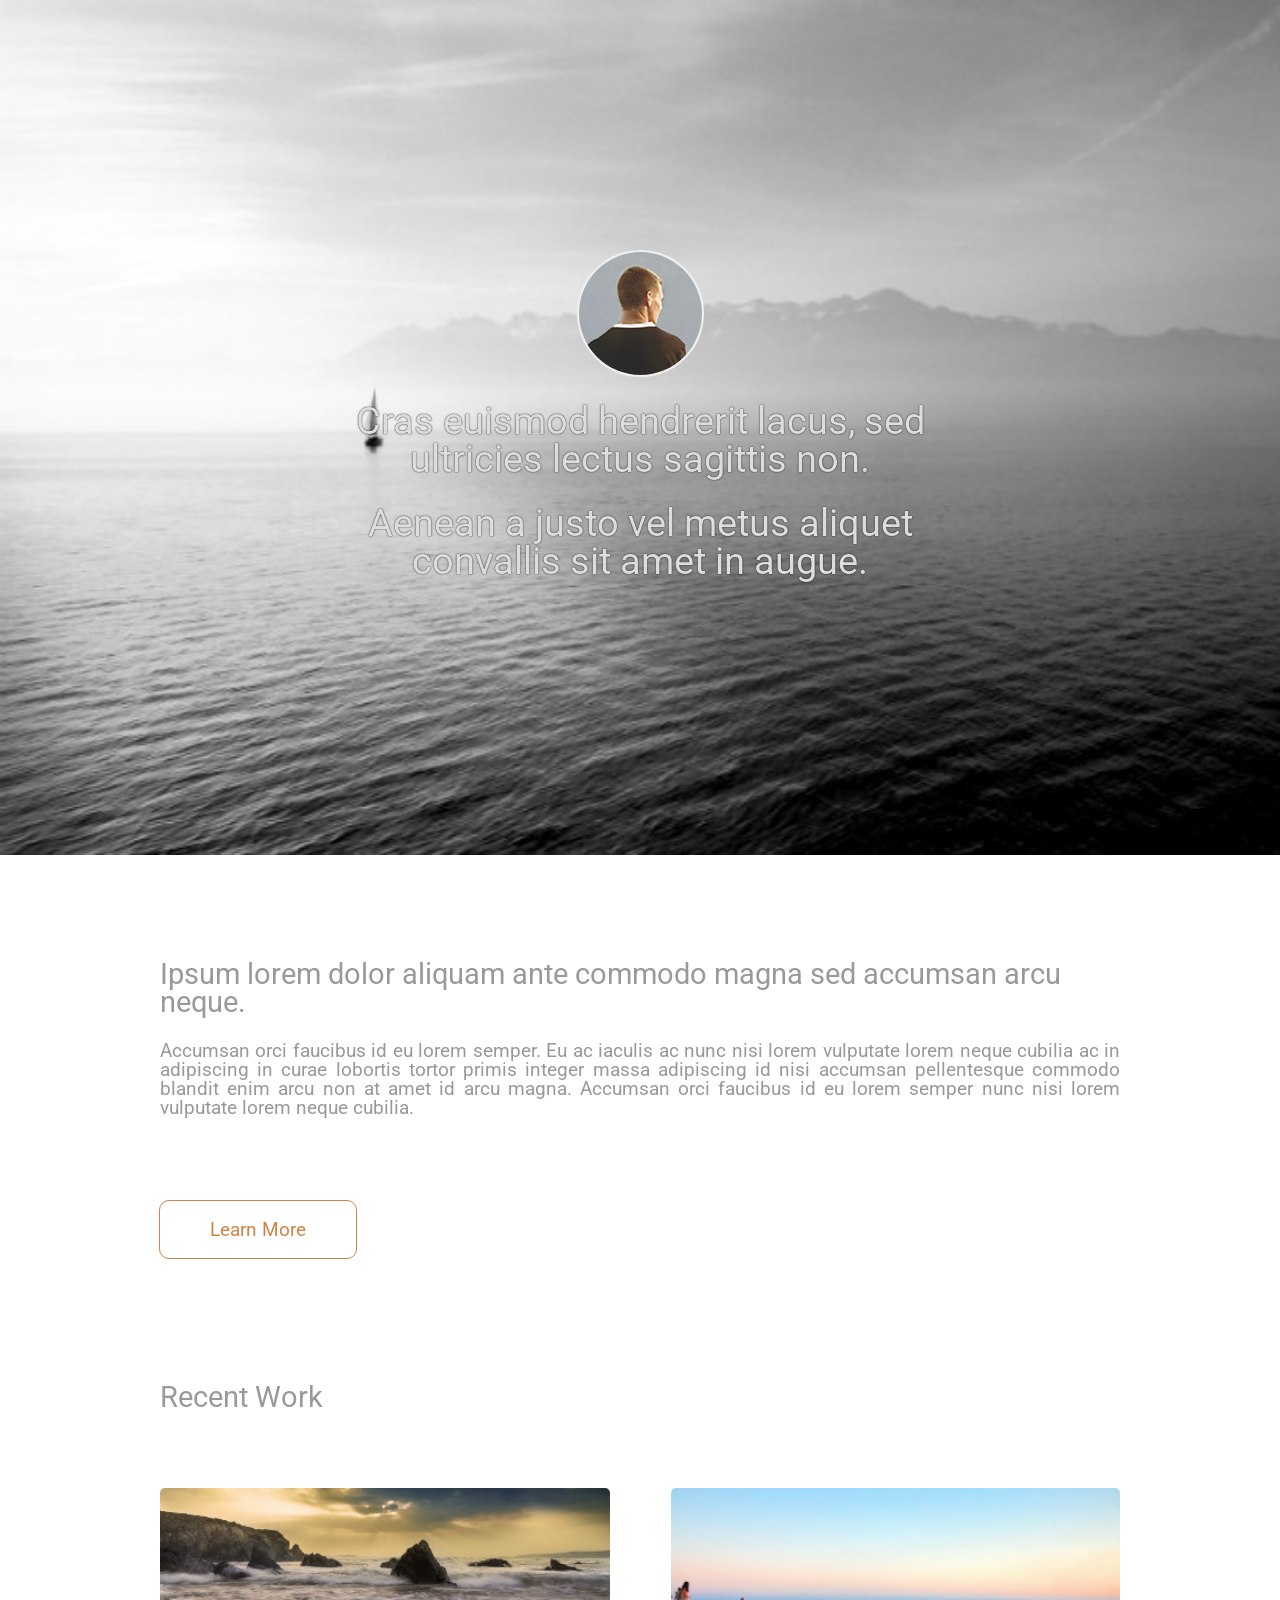
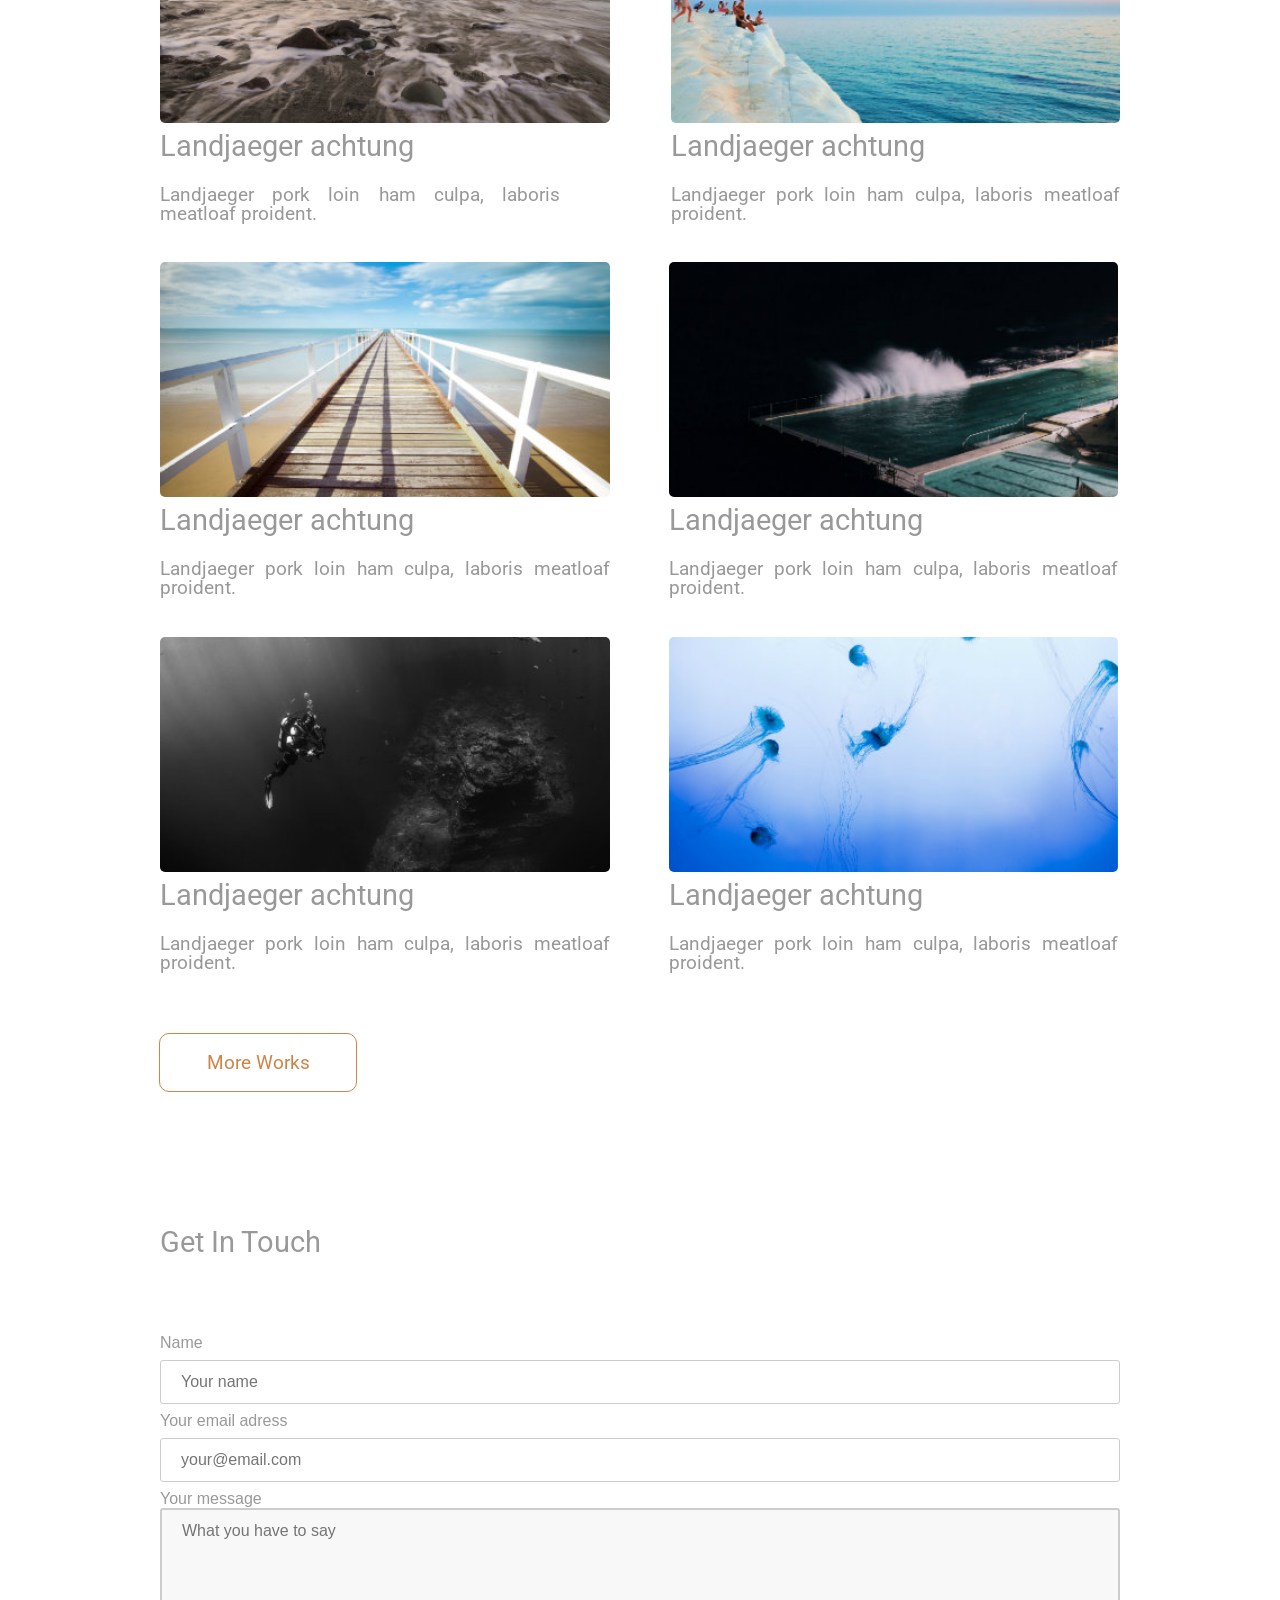
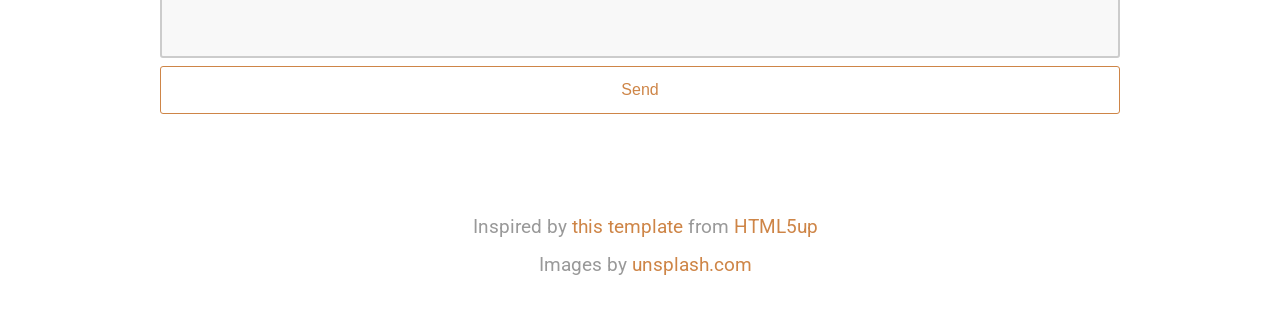
==== index.html @ 1c7cbfe0 "Batch update" ====
<!doctype html><html lang=""><head>
    <title>Stratup template - Home</title>
    <meta charset="UTF-8">
    <meta name="generator" content="Silex v2.2.14">
    <!-- leave this for stats -->
    <script src="js/jquery.js"></script>
    

    
    <script src="js/front-end.js"></script>
    <!-- Normalize -->
    <link href="css/normalize.css" rel="stylesheet">
    <!-- Silex style -->
    <link href="css/front-end.css" rel="stylesheet">
    
    
    









    


    
<link href="https://fonts.googleapis.com/css?family=Roboto" rel="stylesheet" class="silex-custom-font"><meta name="viewport" content="width=device-width, initial-scale=1"><script src="js/script.js"></script><link href="css/styles.css" rel="stylesheet"><link rel="stylesheet" href="fancybox/source/jquery.fancybox.css?v=2.1.5" type="text/css" media="screen">
<script src="fancybox/source/jquery.fancybox.pack.js?v=2.1.5"></script>
<style>body { opacity: 0; transition: .25s opacity ease; }</style></head>


<body class="all-style enable-mobile prevent-resizable prevent-selectable editable-style body-initial silex-runtime silex-published" data-current-page="page-home"><section class="container-element editable-style silex-id-1541607542031-10 section-element prevent-resizable"><div class="editable-style silex-id-1541607542028-9 container-element silex-element-content website-width hero"><div class="editable-style image-element silex-id-1432759239575-24 avatar">
            <img class="" src="assets/avatar.jpg" alt="avatar">
        </div><div class="editable-style text-element silex-id-1432759240091-29 text-shadow">
            <div class="silex-element-content normal"><h1>Cras euismod hendrerit lacus, sed ultricies lectus sagittis non. </h1><h1>Aenean a justo vel metus aliquet convallis sit amet in augue. </h1></div>
        </div></div></section><section class="container-element editable-style silex-id-1541607497060-8 section-element prevent-resizable"><div class="editable-style silex-id-1541607497057-7 container-element silex-element-content website-width"><div class="editable-style text-element silex-id-1432759239878-27">
                <div class="silex-element-content normal">
                    <h2>Ipsum lorem dolor aliquam ante commodo magna sed accumsan arcu neque.</h2>
                    Accumsan orci faucibus id eu lorem semper. Eu ac iaculis ac nunc nisi lorem vulputate lorem neque cubilia ac in adipiscing in curae lobortis tortor primis integer massa adipiscing id nisi accumsan pellentesque commodo blandit enim
                        arcu non at amet id arcu magna. Accumsan orci faucibus id eu lorem semper nunc nisi lorem vulputate lorem neque cubilia.
                    
                        <br>
                    
                </div>
            </div><div class="editable-style text-element silex-id-1594642865322-2 style-button-text-box"><div class="silex-element-content normal"><a href="./" class="page-link-active">
                        </a><p><a href="./" class="page-link-active">Learn More
                    </a></p></div></div></div></section>

    




    













    







<section class="container-element editable-style silex-id-1541607292783-6 section-element prevent-resizable"><div class="editable-style silex-id-1541607292780-5 container-element silex-element-content website-width"><div class="editable-style text-element silex-id-1432759239070-19">
                <div class="silex-element-content normal">
                    <h2>Recent Work</h2>
                </div>
            </div><div class="editable-style container-element silex-id-1432759238970-18 pic button">


                <a class="editable-style container-element fancybox silex-id-1432759238867-17" href="assets/deck-big.jpeg">
                </a>

                <div class="editable-style text-element full-width silex-id-1432759238765-16">
                    <div class="silex-element-content normal">
                        <p></p>
                        <h2>Landjaeger achtung
                        </h2>
                        <p></p>
                        <p>Landjaeger pork loin ham culpa, laboris meatloaf proident.&nbsp;
                        </p>
                    </div>
                </div>
            </div><div class="editable-style container-element silex-id-1432759238664-15 pic button">


                <a class="editable-style container-element fancybox silex-id-1432759238561-14" title="Lorem ipsum caption" href="assets/swimingpool-big.jpeg">
                </a>

                <div class="editable-style text-element full-width silex-id-1432759238460-13">
                    <div class="silex-element-content normal">
                        <p></p>
                        <h2>Landjaeger achtung
                        </h2>
                        <p></p>
                        <p>Landjaeger pork loin ham culpa, laboris meatloaf proident.&nbsp;
                        </p>
                    </div>
                </div>

            </div><div class="editable-style container-element silex-id-1432759238358-12 pic button">


                <a class="editable-style container-element silex-id-1432759238256-11 fancybox" title="The caption of this picture" href="assets/see2-big.jpeg">
                </a>

                <div class="editable-style text-element full-width silex-id-1432759238155-10">
                    <div class="silex-element-content normal">
                        <p></p>
                        <h2>Landjaeger achtung
                        </h2>
                        <p></p>
                        <p>Landjaeger pork loin ham culpa, laboris meatloaf proident.&nbsp;
                        </p>
                    </div>
                </div>
            </div><div class="editable-style container-element silex-id-1432759238054-9 pic button">


                <a class="editable-style container-element fancybox silex-id-1432759237951-8" title="The caption is set in the &quot;title and tooltip&quot; property in Silex" href="assets/sea3-big.jpeg">
                </a>

                <div class="editable-style text-element full-width silex-id-1432759237849-7">
                    <div class="silex-element-content normal">
                        <p></p>
                        <h2>Landjaeger achtung
                        </h2>
                        <p></p>
                        <p>Landjaeger pork loin ham culpa, laboris meatloaf proident.&nbsp;
                        </p>
                    </div>
                </div>
            </div><div class="editable-style container-element silex-id-1432759237748-6 pic button">


                <a class="editable-style container-element fancybox silex-id-1432759237642-5" href="assets/subsea-big.jpeg">
                </a>

                <div class="editable-style text-element full-width silex-id-1432759237541-4">
                    <div class="silex-element-content normal">
                        <p></p>
                        <h2>Landjaeger achtung
                        </h2>
                        <p></p>
                        <p>Landjaeger pork loin ham culpa, laboris meatloaf proident.&nbsp;
                        </p>
                    </div>
                </div>
            </div><div class="editable-style container-element silex-id-1432759237440-3 pic button">


                <a class="editable-style container-element fancybox silex-id-1432759237339-2" href="assets/medusa-big.jpeg">
                </a>

                <div class="editable-style text-element full-width silex-id-1432759237239-1">
                    <div class="silex-element-content normal">
                        <p></p>
                        <h2>Landjaeger achtung
                        </h2>
                        <p></p>
                        <p>Landjaeger pork loin ham culpa, laboris meatloaf proident.&nbsp;
                        </p>
                    </div>
                </div>
            </div><div class="editable-style text-element silex-id-1594643014559-3 style-button-text-box page-home paged-element paged-element-visible"><div class="silex-element-content normal"><a href="./" class="page-link-active">
                        </a><p><a href="./" class="page-link-active">More Works<br></a></p></div></div></div></section><section class="container-element editable-style silex-id-1541607106753-3 section-element prevent-resizable"><div class="editable-style silex-id-1541607106751-2 container-element silex-element-content website-width"><div class="editable-style text-element silex-id-1432761834390-33 page-home paged-element paged-element-visible">
            <div class="silex-element-content normal">
                <h2>Get In Touch<br></h2>
            </div>
        </div><div class="editable-style silex-id-1541607116447-4 html-element silex-component silex-component-form silex-use-height-not-minheight"><div class="silex-element-content"><form id="id_1736777301001_20" action="https://formspree.io/your@email.com" method="POST">
  
  <div>
    <label for="field1">Name</label>
    <input type="text" required="" id="field1" name="field1" placeholder="Your name">
  </div>
  
  
  <div>
    <label for="field2">Your email adress</label>
    <input type="text" required="" id="field2" name="field2" placeholder="your@email.com">
  </div>
  
  
  <div class="fill-vertical">
    <label for="field3">Your message</label>
    <textarea required="" id="field3" name="field3" placeholder="What you have to say"></textarea>
  </div>
  
  <input type="submit" value="Send">
</form>


</div></div></div></section><footer class="container-element editable-style silex-id-1541607078776-1 section-element prevent-resizable"><div class="editable-style silex-id-1541607078769-0 container-element silex-element-content website-width"><div class="editable-style text-element silex-id-1432759239473-23 text-style-2 centered-text">
            <div class="silex-element-content normal">
                <p>Inspired by <a href="//html5up.net/strata">this template</a> from <a href="//html5up.net/">HTML5up</a>
                
                <br></p><p>Images by <a href="https://unsplash.com/">unsplash.com</a></p>
            </div>
        </div></div></footer></body></html>
---- css/front-end.css ----
/**
 * This file holds the styles of websites while editing
 */

body {
  min-height: 100vh;
  min-width: 98vw; /* remove approx size of vertical scroll bar */
}

/* prevent-auto-z-index is to let the components handle their z-index */
.section-element > .silex-element-content > *:not(.prevent-auto-z-index):not(.fixed) {
  /* put the elements of a section on top of sections bellow */
  z-index: 10;
}
/* workaround a bug of the 2.11 version (front end) */
/* sections used to hava margin-top: -1; which can not be edited in the UI */
.editable-style.section-element {
  margin-top: 0;
}
/****************************************************/
.website-width {
  width: 960px;
}
.paged-element-hidden {
  display: none !important;
}
/* resize */
.editable-style.image-element img {
  border-radius: inherit; /* this is to follow the element's radius */
	width: 100%;
	height: 100%;
}
/*
 .image-element > .silex-element-content {
	overflow: hidden;
}
*/
.html-element .silex-element-content {
  /* enable HTML content to have style="min-height: inherit;" */
  /* removed because it makes components buggy, add it to silex if you need to
  position: absolute;
  min-height: inherit;
  width: 100%; /* needed by slideshow components and probably others */
  /*
  height: 100%; /* needed by slideshow kreview and probably others */
}
/* wysihtml text editor styles */
.wysiwyg-float-left {
  float: left;
  margin: 0 8px 8px 0;
}
.wysiwyg-float-right {
  float: right;
  margin: 0 0 8px 8px;
}
/* Remove dots surrounding links in Firefox
    because of normalize.css */
a:focus{ outline: none;}

body .editable-style[data-silex-href] {
  cursor: pointer;
}
body.enable-mobile .editable-style.hide-on-desktop {
  display: none;
}
/* only outside the editor */
/* needs to be more qualified than body.enable-mobile .editable-style:not(.prevent-mobile-style) */
body.silex-runtime.body-initial .fixed {
  position: absolute;
  z-index: 20;
}
/* Mobile styles */
@media (max-width:480px) {
  /* needs to be more qualified than body.enable-mobile .editable-style:not(.prevent-mobile-style) */
  body.silex-runtime.body-initial .fixed {
    /* on mobile (chrome, this is needed to be on top of other content) */
    position: relative;
  }

  /* hide horizontal scroll bar which appears because of residual values in css
  html {
    overflow-x: hidden;
  }
  */
  body {
    position: initial; /* used to be absolute but now only in editor (editable.css), when position is absolute the body has the size of its content */
  }
  /* mobile mode */
  body.enable-mobile .editable-style:not(.prevent-mobile-style),
  body.enable-mobile .background.background-initial {
    position: static;
    top: auto;
    left: auto;
    max-width: 100%;
    min-width: auto; /* this is to remove sections min-width, since section min-width is set to the witdh of its content in Element::setStyle() */
    margin-left: auto;
    margin-right: auto;
  }
  body.enable-mobile .editable-style.section-element {
    padding: 0;
  }
  body.enable-mobile.silex-resizing .editable-style:not(.prevent-mobile-style) {
    max-width: unset; /* while dragging let the user size the elements freely */
  }
  body.enable-mobile .image-element.editable-style:not(.prevent-mobile-style) {
    position: relative;
  }
  body.enable-mobile .editable-style.section-element {
    max-width: 100%; /* section bg should be 100% width because user do not need to grab the side and resize */
    padding: 0;
    margin: 0;
  }
  body.enable-mobile .container-element:not(.paged-element-hidden) {
    display: flex;
    align-items: center;
    justify-content: space-around;
    flex-wrap: wrap;
  }
  /* but still hide paged elements or desktop only elements */
  body.enable-mobile .editable-style.hide-on-mobile {
    display: none;
  }
  body.enable-mobile .editable-style.hide-on-desktop:not(.paged-element-hidden) {
    display: initial;
  }
  body.silex-runtime.enable-mobile .background.background-initial {
    max-width: 100%;
  }
}

/* only outside the editor */
/* needs to be more qualified than body.enable-mobile .editable-style:not(.prevent-mobile-style) */
body.silex-runtime.body-initial .fixed {
  position: absolute;
  z-index: 20;
}
/* Mobile styles */
@media (max-width:480px) {
  /* needs to be more qualified than body.enable-mobile .editable-style:not(.prevent-mobile-style) */
  body.silex-runtime.body-initial .fixed {
    /* on mobile (chrome, this is needed to be on top of other content) */
    position: relative;
  }
}

/**
 * prodotype components
 */
.silex-element-content-full-height .silex-element-content {
  height: 100%;
}
silex-template,
.prodotype-preview {
  display: none;
}
.prodotype-runtime,
.prodotype-runtime-strict {
  display: none;
}
.prodotype-published {
  display: none;
}
body.silex-editor .prodotype-preview {
  display: block;
}
body.silex-runtime .prodotype-runtime,
body.silex-runtime .prodotype-runtime-strict {
  display: block;
}
body.silex-published .prodotype-published {
  display: block;
}
body.silex-publish .prodotype-runtime-strict {
  display: none;
}
.prodotype-force-size {
  position: absolute;
  width: 100%;
  height: 100%;
}
.silex-component-button button {
  width: 100%;
}
/* full-width component*/
div.editable-style.full-width-section {
  min-height: 100px;
}

div.editable-style.full-width-section>.editable-style {
  position: static;
  min-width: 100%;
}

div.editable-style.full-width-section>.editable-style.silex-element-content {
  display: none;
}
---- css/styles.css ----
div.hero {min-height: 95vh;}.text-shadow {text-shadow: 0 0 1.5px black;}.fancybox {cursor: pointer;}
.body-initial {position: static; background-color: rgba(255,255,255,1);}.silex-id-1541607542031-10 {background-color: rgba(162,162,162,1); min-width: 960px; background-image: url(../assets/see1.jpeg); background-size: cover; position: static; margin-top: -1px;}.silex-id-1541607542028-9 {min-height: 910px; position: relative; margin-left: auto; margin-right: auto; display: flex; align-items: center; justify-content: center; flex-direction: column;}.silex-id-1432759239575-24 {width: 123px; border-top-left-radius: 80px; border-top-right-radius: 80px; border-bottom-right-radius: 80px; border-bottom-left-radius: 80px; border-top-width: 2px; border-right-width: 2px; border-bottom-width: 2px; border-left-width: 2px; border-top-style: solid; border-right-style: solid; border-bottom-style: solid; border-left-style: solid; border-top-color: rgb(239, 239, 239); border-right-color: rgb(239, 239, 239); border-bottom-color: rgb(239, 239, 239); border-left-color: rgb(239, 239, 239); border-image-source: none; border-image-slice: 100%; border-image-width: 1; border-image-outset: 0; border-image-repeat: stretch; background-color: rgb(255, 255, 255); height: 123px; position: static;}.silex-id-1432759240091-29 {width: 678px; box-sizing: content-box; min-height: 228px; position: static;}.silex-id-1541607497060-8 {min-width: 960px; position: static; margin-top: -1px;}.silex-id-1541607497057-7 {min-height: 488px; position: relative; margin-left: auto; margin-right: auto;}.silex-id-1432759239878-27 {width: 960px; top: 82px; left: 0px; box-sizing: content-box; min-height: 270px; position: absolute;}.silex-id-1541607292783-6 {min-width: 960px; position: static; margin-top: -1px;}.silex-id-1541607292780-5 {min-height: 1423px; position: relative; margin-left: auto; margin-right: auto;}.silex-id-1432759239070-19 {width: 241px; top: 17px; left: 0px; box-sizing: content-box; background-color: transparent; min-height: 83px; position: absolute;}.silex-id-1432759238970-18 {width: 450px; top: 508px; left: 0px; box-sizing: content-box; background-color: transparent; min-height: 363px; position: absolute;}.silex-id-1432759238867-17 {width: 450px; top: 11px; left: 0px; box-sizing: content-box; background-image: url(../assets/deck.jpeg); background-color: transparent; background-size: cover; background-position-x: 50%; background-position-y: 50%; border-top-left-radius: 5px; border-top-right-radius: 5px; border-bottom-right-radius: 5px; border-bottom-left-radius: 5px; min-height: 235px; position: absolute;}.silex-id-1432759238765-16 {width: 450px; top: 232px; left: 0px; box-sizing: content-box; min-height: 80px; position: absolute;}.silex-id-1432759238664-15 {width: 449px; top: 508px; left: 509px; box-sizing: content-box; background-color: transparent; min-height: 363px; position: absolute;}.silex-id-1432759238561-14 {width: 449px; top: 11px; left: 0px; box-sizing: content-box; background-image: url(../assets/swimingpool.jpeg); background-color: transparent; background-size: cover; background-position-x: 50%; background-position-y: 50%; border-top-left-radius: 5px; border-top-right-radius: 5px; border-bottom-right-radius: 5px; border-bottom-left-radius: 5px; min-height: 235px; position: absolute;}.silex-id-1432759238460-13 {width: 449px; top: 232px; left: 0px; box-sizing: content-box; min-height: 80px; position: absolute;}.silex-id-1432759238358-12 {width: 450px; top: 134px; left: 0px; box-sizing: content-box; background-color: transparent; min-height: 363px; position: absolute;}.silex-id-1432759238256-11 {width: 450px; top: 11px; left: 0px; box-sizing: content-box; background-image: url(../assets/see2.jpeg); background-color: transparent; background-size: cover; background-position-x: 50%; background-position-y: 50%; border-top-left-radius: 5px; border-top-right-radius: 5px; border-bottom-right-radius: 5px; border-bottom-left-radius: 5px; min-height: 235px; position: absolute;}.silex-id-1432759238155-10 {width: 400px; top: 232px; left: 0px; box-sizing: content-box; min-height: 80px; position: absolute;}.silex-id-1432759238054-9 {width: 449px; top: 134px; left: 511px; box-sizing: content-box; background-color: transparent; min-height: 363px; position: absolute;}.silex-id-1432759237951-8 {width: 449px; top: 11px; left: 0px; box-sizing: content-box; background-image: url(../assets/sea3.jpeg); background-color: transparent; background-size: cover; background-position-x: 50%; background-position-y: 50%; border-top-left-radius: 5px; border-top-right-radius: 5px; border-bottom-right-radius: 5px; border-bottom-left-radius: 5px; min-height: 235px; position: absolute;}.silex-id-1432759237849-7 {width: 449px; top: 232px; left: 0px; box-sizing: content-box; min-height: 80px; position: absolute;}.silex-id-1432759237748-6 {width: 450px; top: 883px; left: 0px; box-sizing: content-box; background-color: transparent; min-height: 363px; position: absolute;}.silex-id-1432759237642-5 {width: 450px; top: 11px; left: 0px; box-sizing: content-box; background-image: url(../assets/subsea.jpeg); background-color: transparent; background-size: cover; background-position-x: 50%; background-position-y: 50%; border-top-left-radius: 5px; border-top-right-radius: 5px; border-bottom-right-radius: 5px; border-bottom-left-radius: 5px; min-height: 235px; position: absolute;}.silex-id-1432759237541-4 {width: 450px; top: 232px; left: 0px; box-sizing: content-box; min-height: 80px; position: absolute;}.silex-id-1432759237440-3 {width: 449px; top: 883px; left: 509px; box-sizing: content-box; background-color: transparent; min-height: 363px; position: absolute;}.silex-id-1432759237339-2 {width: 449px; top: 11px; left: 0px; box-sizing: content-box; background-image: url(../assets/medusa.jpeg); background-color: transparent; background-size: cover; background-position-x: 50%; background-position-y: 50%; border-top-left-radius: 5px; border-top-right-radius: 5px; border-bottom-right-radius: 5px; border-bottom-left-radius: 5px; min-height: 235px; position: absolute;}.silex-id-1432759237239-1 {width: 449px; top: 232px; left: 0px; box-sizing: content-box; min-height: 80px; position: absolute;}.silex-id-1541607106753-3 {min-width: 960px; position: static; margin-top: -1px;}.silex-id-1541607106751-2 {min-height: 603px; position: relative; margin-left: auto; margin-right: auto;}.silex-id-1432761834390-33 {width: 241px; top: 39px; left: 0px; box-sizing: content-box; background-color: transparent; min-height: 83px; position: absolute;}.silex-id-1541607116447-4 {width: 960px; height: 419px; background-color: transparent; top: 168px; left: 0px; position: absolute;}.silex-id-1541607078776-1 {min-width: 960px; position: static; margin-top: -1px;}.silex-id-1541607078769-0 {min-height: 154px; position: relative; margin-left: auto; margin-right: auto;}.silex-id-1432759239473-23 {width: 830px; top: 29px; left: 70px; box-sizing: content-box; min-height: 75px; position: absolute;}.silex-id-1594642865322-2 {width: 196px; top: 345px; left: -1px; box-sizing: content-box; min-height: 57px; position: absolute; border-radius: 10px 10px 10px 10px; border-width: 1px 1px 1px 1px; border-style: solid; border-color: rgba(206,133,71,1);}.silex-id-1594643014559-3 {width: 196px; top: 1290px; left: -1px; box-sizing: content-box; min-height: 57px; position: absolute; border-radius: 10px 10px 10px 10px; border-width: 1px 1px 1px 1px; border-style: solid; border-color: rgba(206,133,71,1);}@media only screen and (max-width: 480px) {.silex-id-1541607542031-10 {background-size: cover; top: 0px; left: 0px;}.silex-id-1541607542028-9 {min-height: 1149px;}.silex-id-1541607497060-8 {top: 1149px; left: 0px;}.silex-id-1541607497057-7 {min-height: 775px;}.silex-id-1541607292783-6 {top: 1924px; left: 0px;}.silex-id-1541607292780-5 {min-height: 3058px;}.silex-id-1541607106753-3 {top: 4982px; left: 0px;}.silex-id-1541607106751-2 {min-height: 753px;}}
.website-width {width: 960px;}@media (min-width: 481px) {.silex-editor {min-width: 1160px;}}
h1 {font-weight: normal; color: #DDDDDD; text-align: center;}h2 {font-weight: normal; color: #999999; text-align: left;}.text-element > .silex-element-content {font-family: 'Roboto', sans-serif; font-size: 19px; color: #999999; text-align: justify; line-height: 1;}a {color: #ce8547; text-decoration: none;}[data-silex-href] {color: #ce8547; text-decoration: none;}@media only screen and (max-width: 480px) {h1 {color: #666666;}h2 {text-align: center;}.text-element > .silex-element-content {font-size: 160%; color: #666666;}}
.centered-text.text-element > .silex-element-content {text-align: center;}
.style-button-text-box.text-element > .silex-element-content {text-align: center;}
#id_1736777301001_20 input[type=text], select {width: 100%; padding: 12px 20px; margin: 8px 0; display: inline-block; border: 1px solid #ccc; border-radius: 3px; box-sizing: border-box;}#id_1736777301001_20 input[type=submit] {width: 100%; background-color: #ffffff; color: #ce8547; padding: 14px 20px; margin: 8px 0; border: 1px solid #ce8547; border-radius: 3px; cursor: pointer;}#id_1736777301001_20 label {color: #999999;}#id_1736777301001_20 .fill-vertical {flex: 1 1 auto; display: flex; flex-direction: column;}#id_1736777301001_20 .fill-vertical textarea {flex: 1 1 auto; width: 100%; height: 150px; padding: 12px 20px; box-sizing: border-box; border: 2px solid #ccc; border-radius: 3px; background-color: #f8f8f8; font-size: 16px; resize: none;}#id_1736777301001_20 {border-radius: 3px; display: flex; flex-direction: column; justify-content: space-between; height: 100%;}body.silex-runtime {opacity: 1;}
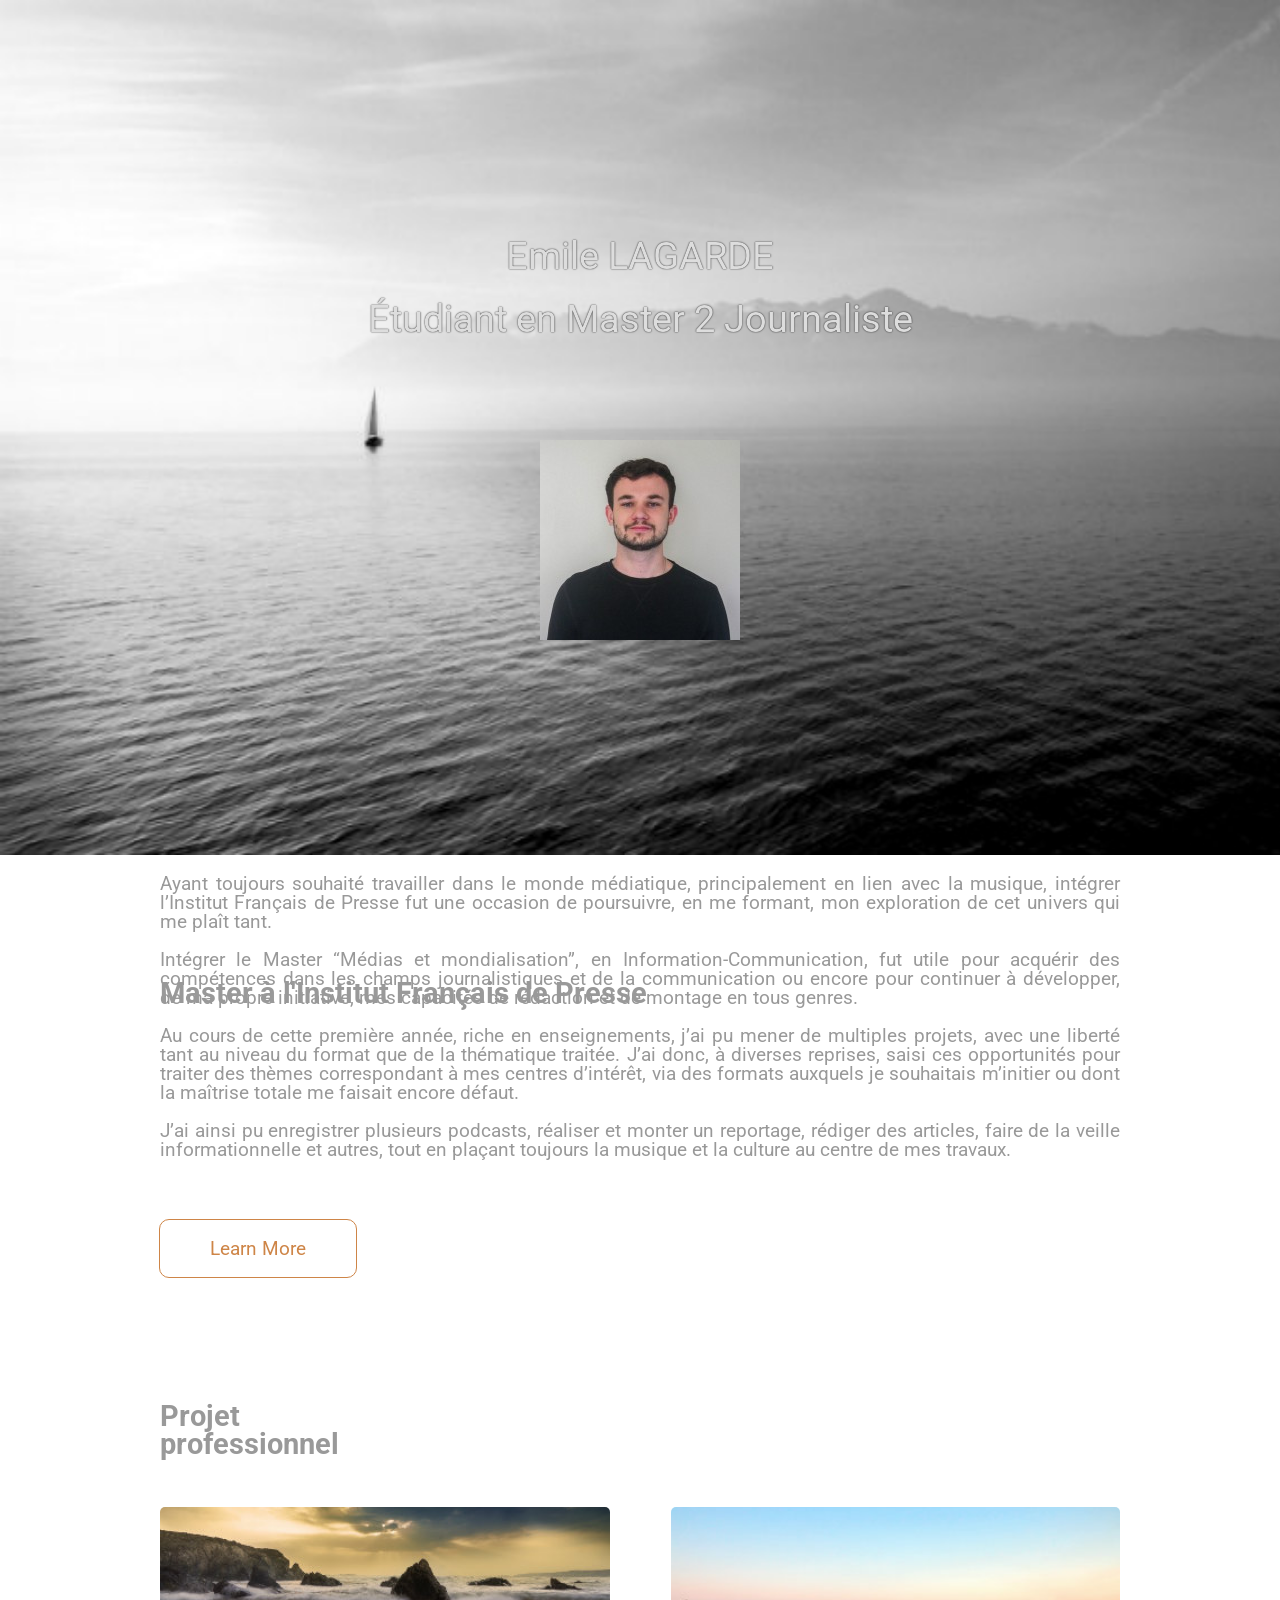
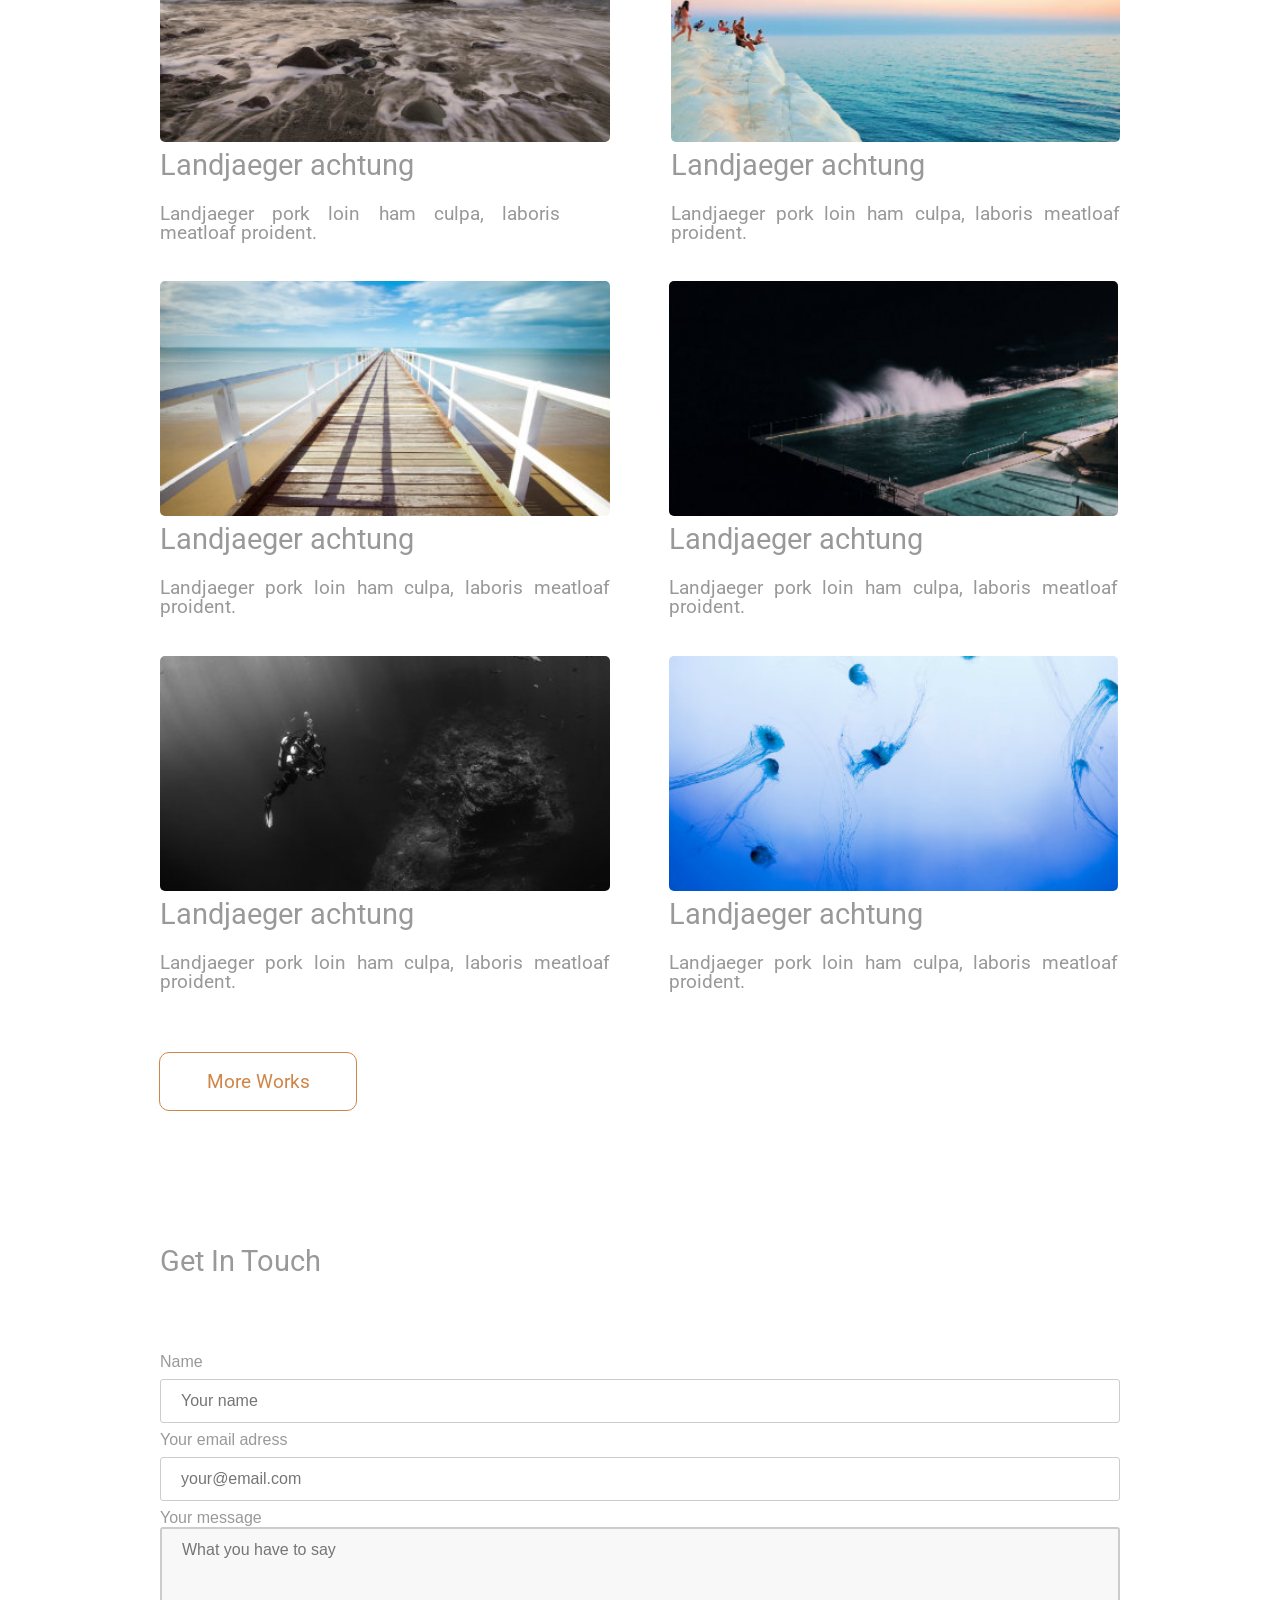
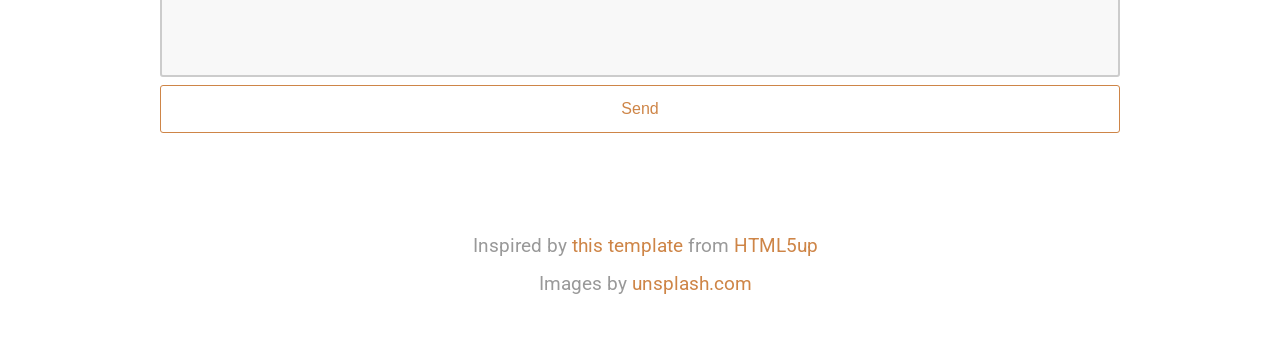
==== commit 828687ef: "Batch update" ====
--- a/index.html
+++ b/index.html
@@ -33,153 +33,146 @@
 <style>body { opacity: 0; transition: .25s opacity ease; }</style></head>
 
 
-<body class="all-style enable-mobile prevent-resizable prevent-selectable editable-style body-initial silex-runtime silex-published" data-current-page="page-home"><section class="container-element editable-style silex-id-1541607542031-10 section-element prevent-resizable"><div class="editable-style silex-id-1541607542028-9 container-element silex-element-content website-width hero"><div class="editable-style image-element silex-id-1432759239575-24 avatar">
-            <img class="" src="assets/avatar.jpg" alt="avatar">
-        </div><div class="editable-style text-element silex-id-1432759240091-29 text-shadow">
-            <div class="silex-element-content normal"><h1>Cras euismod hendrerit lacus, sed ultricies lectus sagittis non. </h1><h1>Aenean a justo vel metus aliquet convallis sit amet in augue. </h1></div>
-        </div></div></section><section class="container-element editable-style silex-id-1541607497060-8 section-element prevent-resizable"><div class="editable-style silex-id-1541607497057-7 container-element silex-element-content website-width"><div class="editable-style text-element silex-id-1432759239878-27">
+<body class="all-style enable-mobile prevent-resizable prevent-selectable editable-style body-initial silex-runtime silex-published" data-current-page="page-home"><section class="container-element editable-style silex-id-1541607542031-10 section-element prevent-resizable"><div class="editable-style silex-id-1541607542028-9 container-element silex-element-content website-width hero"><div class="editable-style text-element silex-id-1432759240091-29 text-shadow">
+            <div class="silex-element-content normal"><h1>Emile LAGARDE</h1><h1>Étudiant en Master 2 Journaliste<br></h1></div>
+        </div><div class="editable-style image-element silex-id-1736777857035-0 page-home paged-element paged-element-visible"><img src="assets/1707152852985.jpeg"></div></div></section><section class="container-element editable-style silex-id-1541607497060-8 section-element prevent-resizable"><div class="editable-style silex-id-1541607497057-7 container-element silex-element-content website-width"><div class="editable-style text-element silex-id-1736778025440-1 page-home paged-element paged-element-visible"><div class="silex-element-content normal"><p></p><p>Ayant toujours souhaité travailler dans le monde médiatique, principalement en lien avec la musique, intégrer l’Institut Français de Presse fut une occasion de poursuivre, en me formant, mon exploration de cet univers qui me plaît tant.</p><p>Intégrer le Master “Médias et mondialisation”, en Information-Communication, fut utile pour acquérir des compétences dans les champs journalistiques et de la communication ou encore pour continuer à développer, de ma propre initiative, mes capacités de rédaction et de montage en tous genres.</p><p>Au cours de cette première année, riche en enseignements, j’ai pu mener de multiples projets, avec une liberté tant au niveau du format que de la thématique traitée. J’ai donc, à diverses reprises, saisi ces opportunités pour traiter des thèmes correspondant à mes centres d’intérêt, via des formats auxquels je souhaitais m’initier ou dont la maîtrise totale me faisait encore défaut.</p><p>J’ai ainsi pu enregistrer plusieurs podcasts, réaliser et monter un reportage, rédiger des articles, faire de la veille informationnelle et autres, tout en plaçant toujours la musique et la culture au centre de mes travaux.</p><br><p></p></div></div><div class="editable-style text-element silex-id-1594642865322-2 style-button-text-box"><div class="silex-element-content normal"><a href="./" class="page-link-active">
+                        </a><p><a href="https://www.assas-universite.fr/fr/formations/offre-de-formation/master-information-communication-parcours-medias-mondialisation" title="Master Médias et mondialisation - Infos">Learn More</a></p></div></div><div class="editable-style text-element silex-id-1432759239878-27">
                 <div class="silex-element-content normal">
-                    <h2>Ipsum lorem dolor aliquam ante commodo magna sed accumsan arcu neque.</h2>
-                    Accumsan orci faucibus id eu lorem semper. Eu ac iaculis ac nunc nisi lorem vulputate lorem neque cubilia ac in adipiscing in curae lobortis tortor primis integer massa adipiscing id nisi accumsan pellentesque commodo blandit enim
-                        arcu non at amet id arcu magna. Accumsan orci faucibus id eu lorem semper nunc nisi lorem vulputate lorem neque cubilia.
+                    <h2><b>Master à l'Institut Français de Presse</b></h2>
                     
-                        <br>
-                    
-                </div>
-            </div><div class="editable-style text-element silex-id-1594642865322-2 style-button-text-box"><div class="silex-element-content normal"><a href="./" class="page-link-active">
-                        </a><p><a href="./" class="page-link-active">Learn More
-                    </a></p></div></div></div></section>
-
-    
-
-
-
-
-    
-
-
-
-
-
-
-
-
-
-
-
-
-
-    
-
-
-
-
-
-
-
-<section class="container-element editable-style silex-id-1541607292783-6 section-element prevent-resizable"><div class="editable-style silex-id-1541607292780-5 container-element silex-element-content website-width"><div class="editable-style text-element silex-id-1432759239070-19">
+                </div>
+            </div></div></section>
+
+    
+
+
+
+
+    
+
+
+
+
+
+
+
+
+
+
+
+
+
+    
+
+
+
+
+
+
+
+<section class="container-element editable-style silex-id-1541607292783-6 section-element prevent-resizable"><div class="editable-style silex-id-1541607292780-5 container-element silex-element-content website-width"><div class="editable-style container-element silex-id-1432759238970-18 pic button">
+
+
+                <a class="editable-style container-element fancybox silex-id-1432759238867-17" href="assets/deck-big.jpeg">
+                </a>
+
+                <div class="editable-style text-element full-width silex-id-1432759238765-16">
+                    <div class="silex-element-content normal">
+                        <p></p>
+                        <h2>Landjaeger achtung
+                        </h2>
+                        <p></p>
+                        <p>Landjaeger pork loin ham culpa, laboris meatloaf proident.&nbsp;
+                        </p>
+                    </div>
+                </div>
+            </div><div class="editable-style container-element silex-id-1432759238664-15 pic button">
+
+
+                <a class="editable-style container-element fancybox silex-id-1432759238561-14" title="Lorem ipsum caption" href="assets/swimingpool-big.jpeg">
+                </a>
+
+                <div class="editable-style text-element full-width silex-id-1432759238460-13">
+                    <div class="silex-element-content normal">
+                        <p></p>
+                        <h2>Landjaeger achtung
+                        </h2>
+                        <p></p>
+                        <p>Landjaeger pork loin ham culpa, laboris meatloaf proident.&nbsp;
+                        </p>
+                    </div>
+                </div>
+
+            </div><div class="editable-style container-element silex-id-1432759238358-12 pic button">
+
+
+                <a class="editable-style container-element silex-id-1432759238256-11 fancybox" title="The caption of this picture" href="assets/see2-big.jpeg">
+                </a>
+
+                <div class="editable-style text-element full-width silex-id-1432759238155-10">
+                    <div class="silex-element-content normal">
+                        <p></p>
+                        <h2>Landjaeger achtung
+                        </h2>
+                        <p></p>
+                        <p>Landjaeger pork loin ham culpa, laboris meatloaf proident.&nbsp;
+                        </p>
+                    </div>
+                </div>
+            </div><div class="editable-style container-element silex-id-1432759238054-9 pic button">
+
+
+                <a class="editable-style container-element fancybox silex-id-1432759237951-8" title="The caption is set in the &quot;title and tooltip&quot; property in Silex" href="assets/sea3-big.jpeg">
+                </a>
+
+                <div class="editable-style text-element full-width silex-id-1432759237849-7">
+                    <div class="silex-element-content normal">
+                        <p></p>
+                        <h2>Landjaeger achtung
+                        </h2>
+                        <p></p>
+                        <p>Landjaeger pork loin ham culpa, laboris meatloaf proident.&nbsp;
+                        </p>
+                    </div>
+                </div>
+            </div><div class="editable-style container-element silex-id-1432759237748-6 pic button">
+
+
+                <a class="editable-style container-element fancybox silex-id-1432759237642-5" href="assets/subsea-big.jpeg">
+                </a>
+
+                <div class="editable-style text-element full-width silex-id-1432759237541-4">
+                    <div class="silex-element-content normal">
+                        <p></p>
+                        <h2>Landjaeger achtung
+                        </h2>
+                        <p></p>
+                        <p>Landjaeger pork loin ham culpa, laboris meatloaf proident.&nbsp;
+                        </p>
+                    </div>
+                </div>
+            </div><div class="editable-style container-element silex-id-1432759237440-3 pic button">
+
+
+                <a class="editable-style container-element fancybox silex-id-1432759237339-2" href="assets/medusa-big.jpeg">
+                </a>
+
+                <div class="editable-style text-element full-width silex-id-1432759237239-1">
+                    <div class="silex-element-content normal">
+                        <p></p>
+                        <h2>Landjaeger achtung
+                        </h2>
+                        <p></p>
+                        <p>Landjaeger pork loin ham culpa, laboris meatloaf proident.&nbsp;
+                        </p>
+                    </div>
+                </div>
+            </div><div class="editable-style text-element silex-id-1594643014559-3 style-button-text-box page-home paged-element paged-element-visible"><div class="silex-element-content normal"><a href="./" class="page-link-active">
+                        </a><p><a href="./" class="page-link-active">More Works<br></a></p></div></div><div class="editable-style text-element silex-id-1432759239070-19">
                 <div class="silex-element-content normal">
-                    <h2>Recent Work</h2>
-                </div>
-            </div><div class="editable-style container-element silex-id-1432759238970-18 pic button">
-
-
-                <a class="editable-style container-element fancybox silex-id-1432759238867-17" href="assets/deck-big.jpeg">
-                </a>
-
-                <div class="editable-style text-element full-width silex-id-1432759238765-16">
-                    <div class="silex-element-content normal">
-                        <p></p>
-                        <h2>Landjaeger achtung
-                        </h2>
-                        <p></p>
-                        <p>Landjaeger pork loin ham culpa, laboris meatloaf proident.&nbsp;
-                        </p>
-                    </div>
-                </div>
-            </div><div class="editable-style container-element silex-id-1432759238664-15 pic button">
-
-
-                <a class="editable-style container-element fancybox silex-id-1432759238561-14" title="Lorem ipsum caption" href="assets/swimingpool-big.jpeg">
-                </a>
-
-                <div class="editable-style text-element full-width silex-id-1432759238460-13">
-                    <div class="silex-element-content normal">
-                        <p></p>
-                        <h2>Landjaeger achtung
-                        </h2>
-                        <p></p>
-                        <p>Landjaeger pork loin ham culpa, laboris meatloaf proident.&nbsp;
-                        </p>
-                    </div>
-                </div>
-
-            </div><div class="editable-style container-element silex-id-1432759238358-12 pic button">
-
-
-                <a class="editable-style container-element silex-id-1432759238256-11 fancybox" title="The caption of this picture" href="assets/see2-big.jpeg">
-                </a>
-
-                <div class="editable-style text-element full-width silex-id-1432759238155-10">
-                    <div class="silex-element-content normal">
-                        <p></p>
-                        <h2>Landjaeger achtung
-                        </h2>
-                        <p></p>
-                        <p>Landjaeger pork loin ham culpa, laboris meatloaf proident.&nbsp;
-                        </p>
-                    </div>
-                </div>
-            </div><div class="editable-style container-element silex-id-1432759238054-9 pic button">
-
-
-                <a class="editable-style container-element fancybox silex-id-1432759237951-8" title="The caption is set in the &quot;title and tooltip&quot; property in Silex" href="assets/sea3-big.jpeg">
-                </a>
-
-                <div class="editable-style text-element full-width silex-id-1432759237849-7">
-                    <div class="silex-element-content normal">
-                        <p></p>
-                        <h2>Landjaeger achtung
-                        </h2>
-                        <p></p>
-                        <p>Landjaeger pork loin ham culpa, laboris meatloaf proident.&nbsp;
-                        </p>
-                    </div>
-                </div>
-            </div><div class="editable-style container-element silex-id-1432759237748-6 pic button">
-
-
-                <a class="editable-style container-element fancybox silex-id-1432759237642-5" href="assets/subsea-big.jpeg">
-                </a>
-
-                <div class="editable-style text-element full-width silex-id-1432759237541-4">
-                    <div class="silex-element-content normal">
-                        <p></p>
-                        <h2>Landjaeger achtung
-                        </h2>
-                        <p></p>
-                        <p>Landjaeger pork loin ham culpa, laboris meatloaf proident.&nbsp;
-                        </p>
-                    </div>
-                </div>
-            </div><div class="editable-style container-element silex-id-1432759237440-3 pic button">
-
-
-                <a class="editable-style container-element fancybox silex-id-1432759237339-2" href="assets/medusa-big.jpeg">
-                </a>
-
-                <div class="editable-style text-element full-width silex-id-1432759237239-1">
-                    <div class="silex-element-content normal">
-                        <p></p>
-                        <h2>Landjaeger achtung
-                        </h2>
-                        <p></p>
-                        <p>Landjaeger pork loin ham culpa, laboris meatloaf proident.&nbsp;
-                        </p>
-                    </div>
-                </div>
-            </div><div class="editable-style text-element silex-id-1594643014559-3 style-button-text-box page-home paged-element paged-element-visible"><div class="silex-element-content normal"><a href="./" class="page-link-active">
-                        </a><p><a href="./" class="page-link-active">More Works<br></a></p></div></div></div></section><section class="container-element editable-style silex-id-1541607106753-3 section-element prevent-resizable"><div class="editable-style silex-id-1541607106751-2 container-element silex-element-content website-width"><div class="editable-style text-element silex-id-1432761834390-33 page-home paged-element paged-element-visible">
+                    <h2><b>Projet professionnel</b></h2>
+                </div>
+            </div></div></section><section class="container-element editable-style silex-id-1541607106753-3 section-element prevent-resizable"><div class="editable-style silex-id-1541607106751-2 container-element silex-element-content website-width"><div class="editable-style text-element silex-id-1432761834390-33 page-home paged-element paged-element-visible">
             <div class="silex-element-content normal">
                 <h2>Get In Touch<br></h2>
             </div>
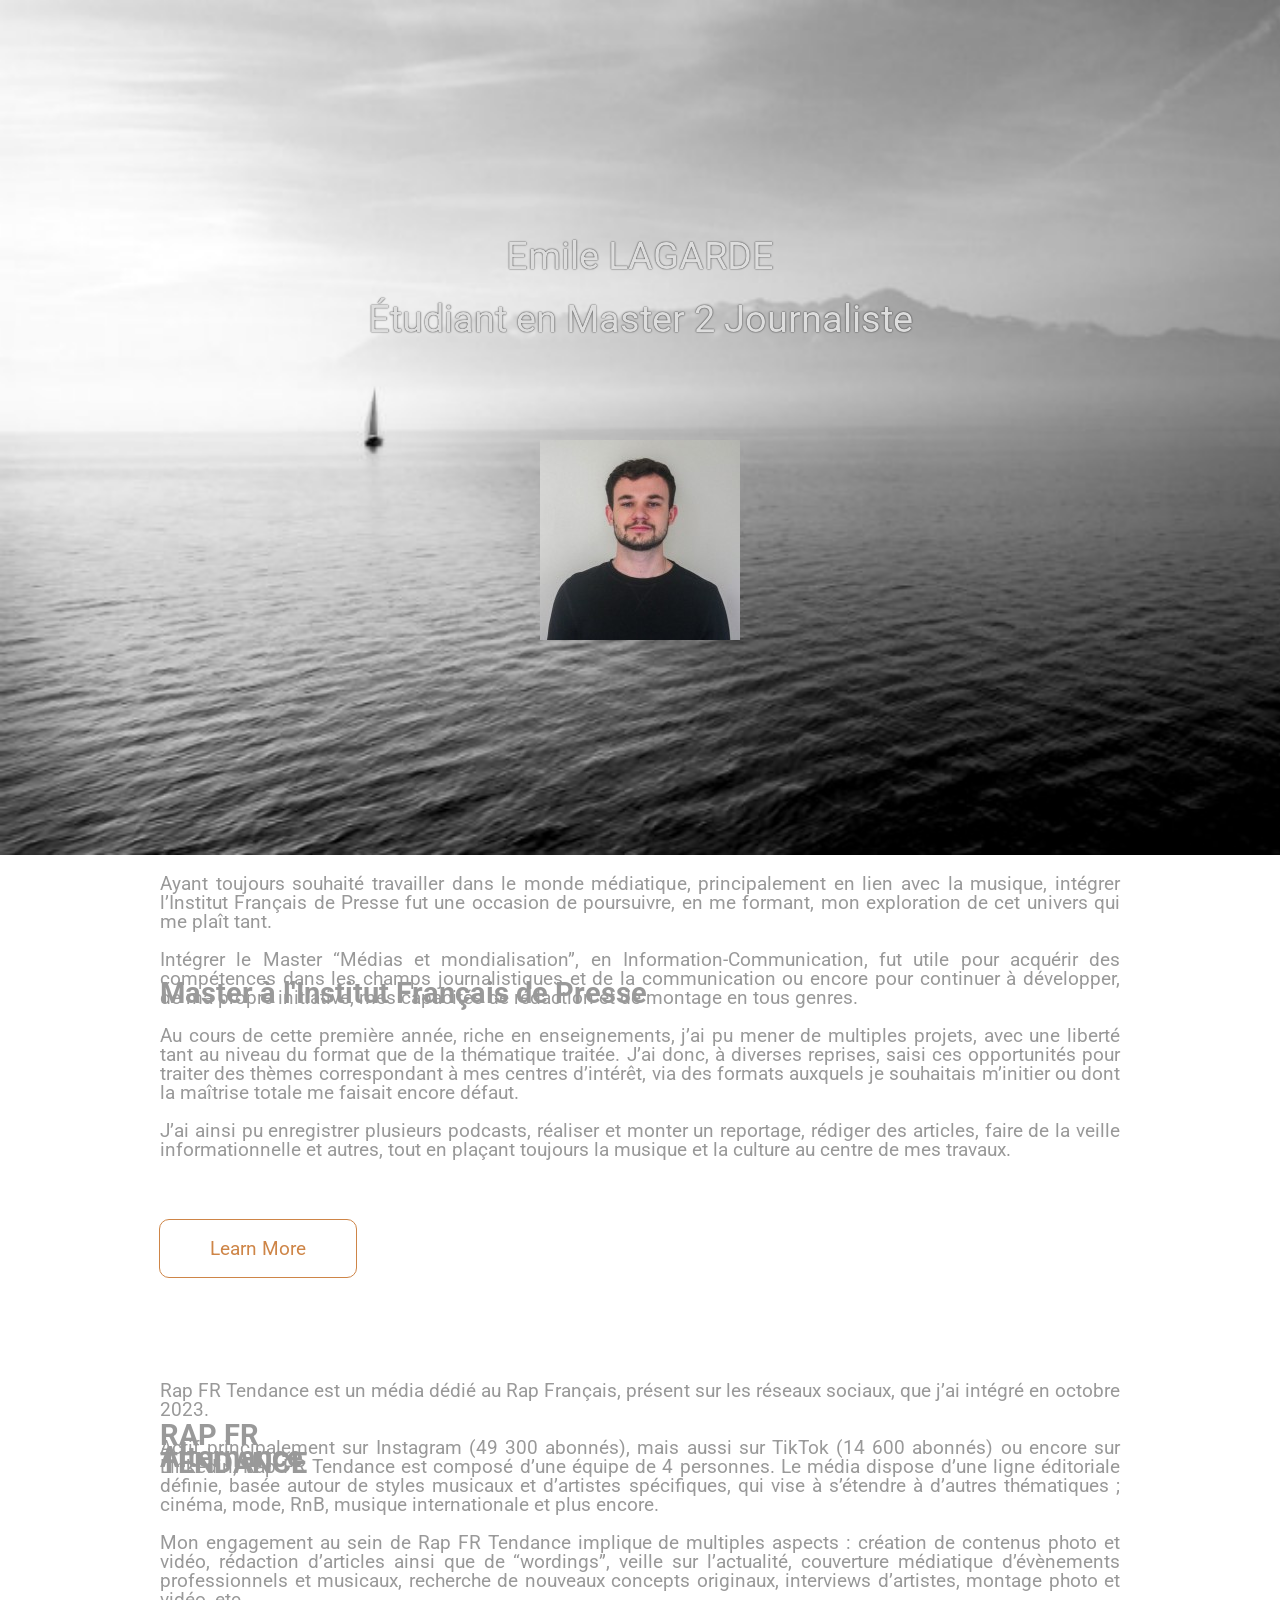
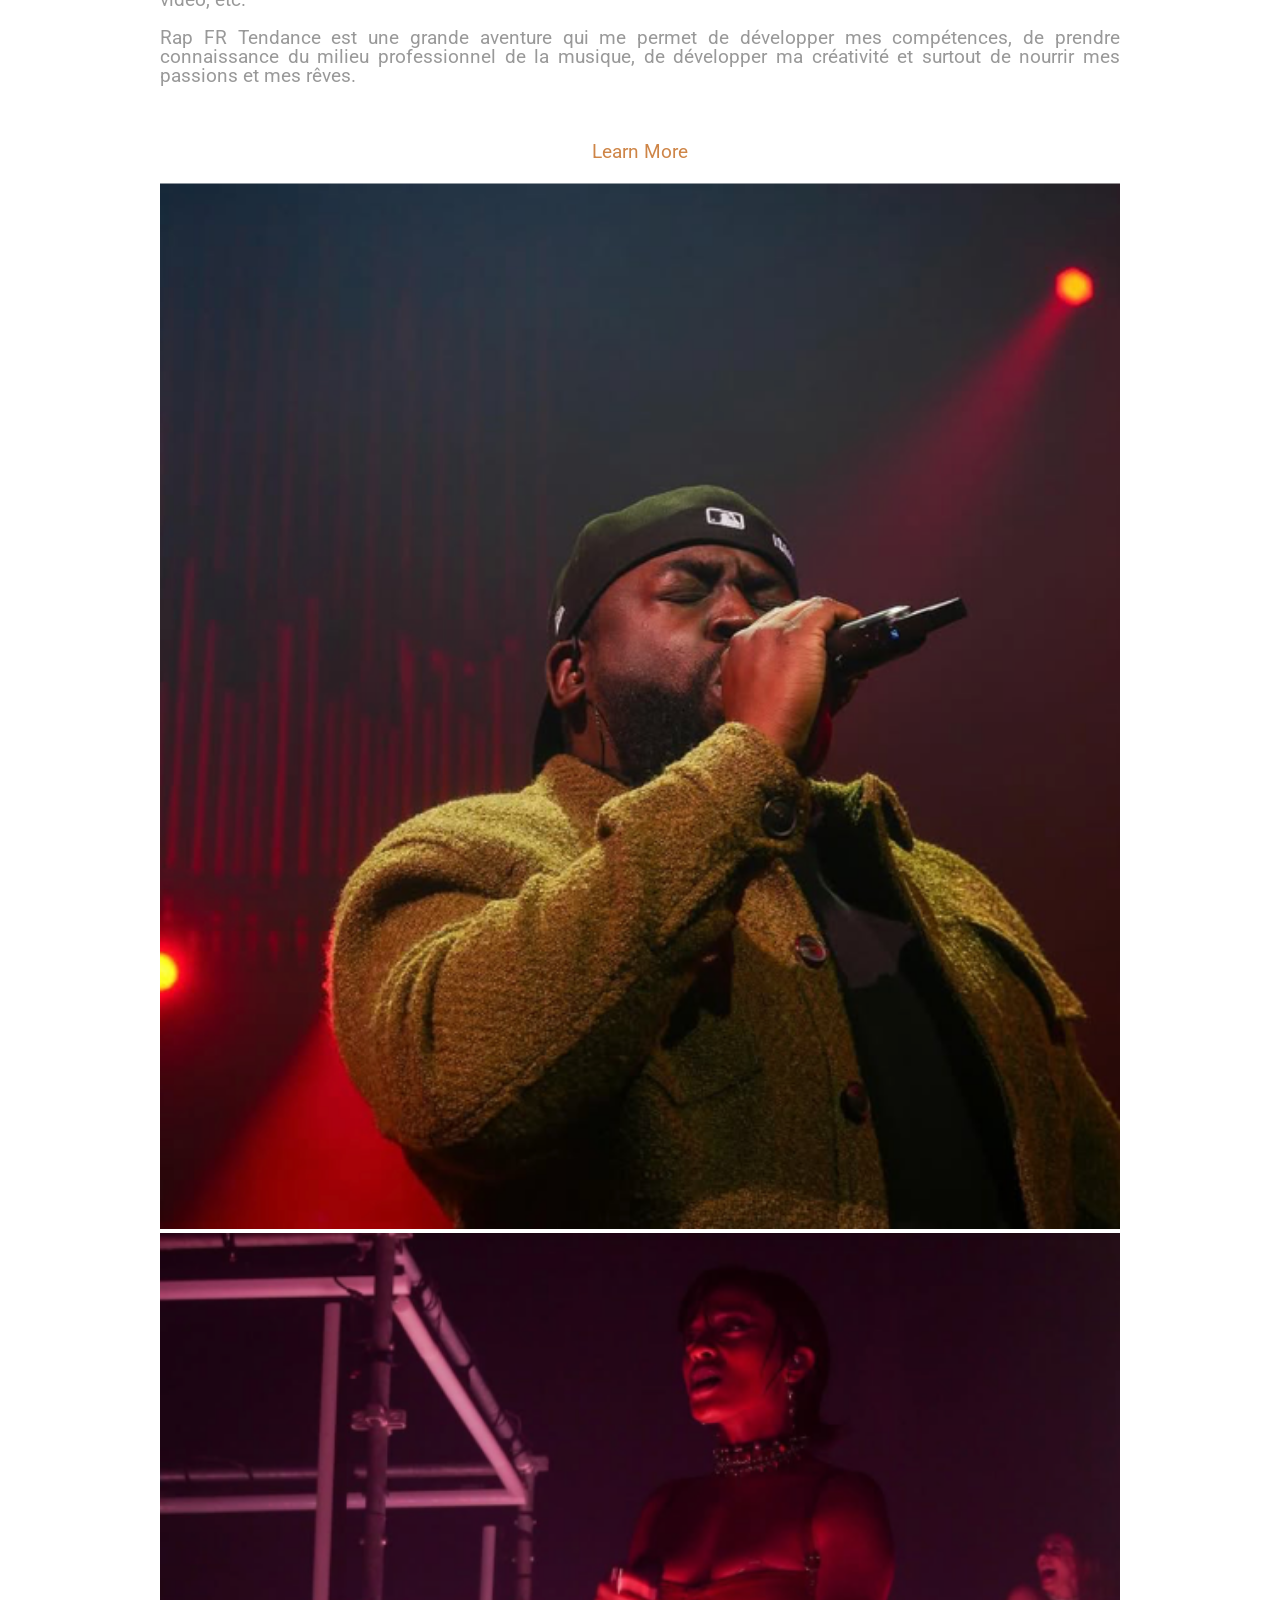
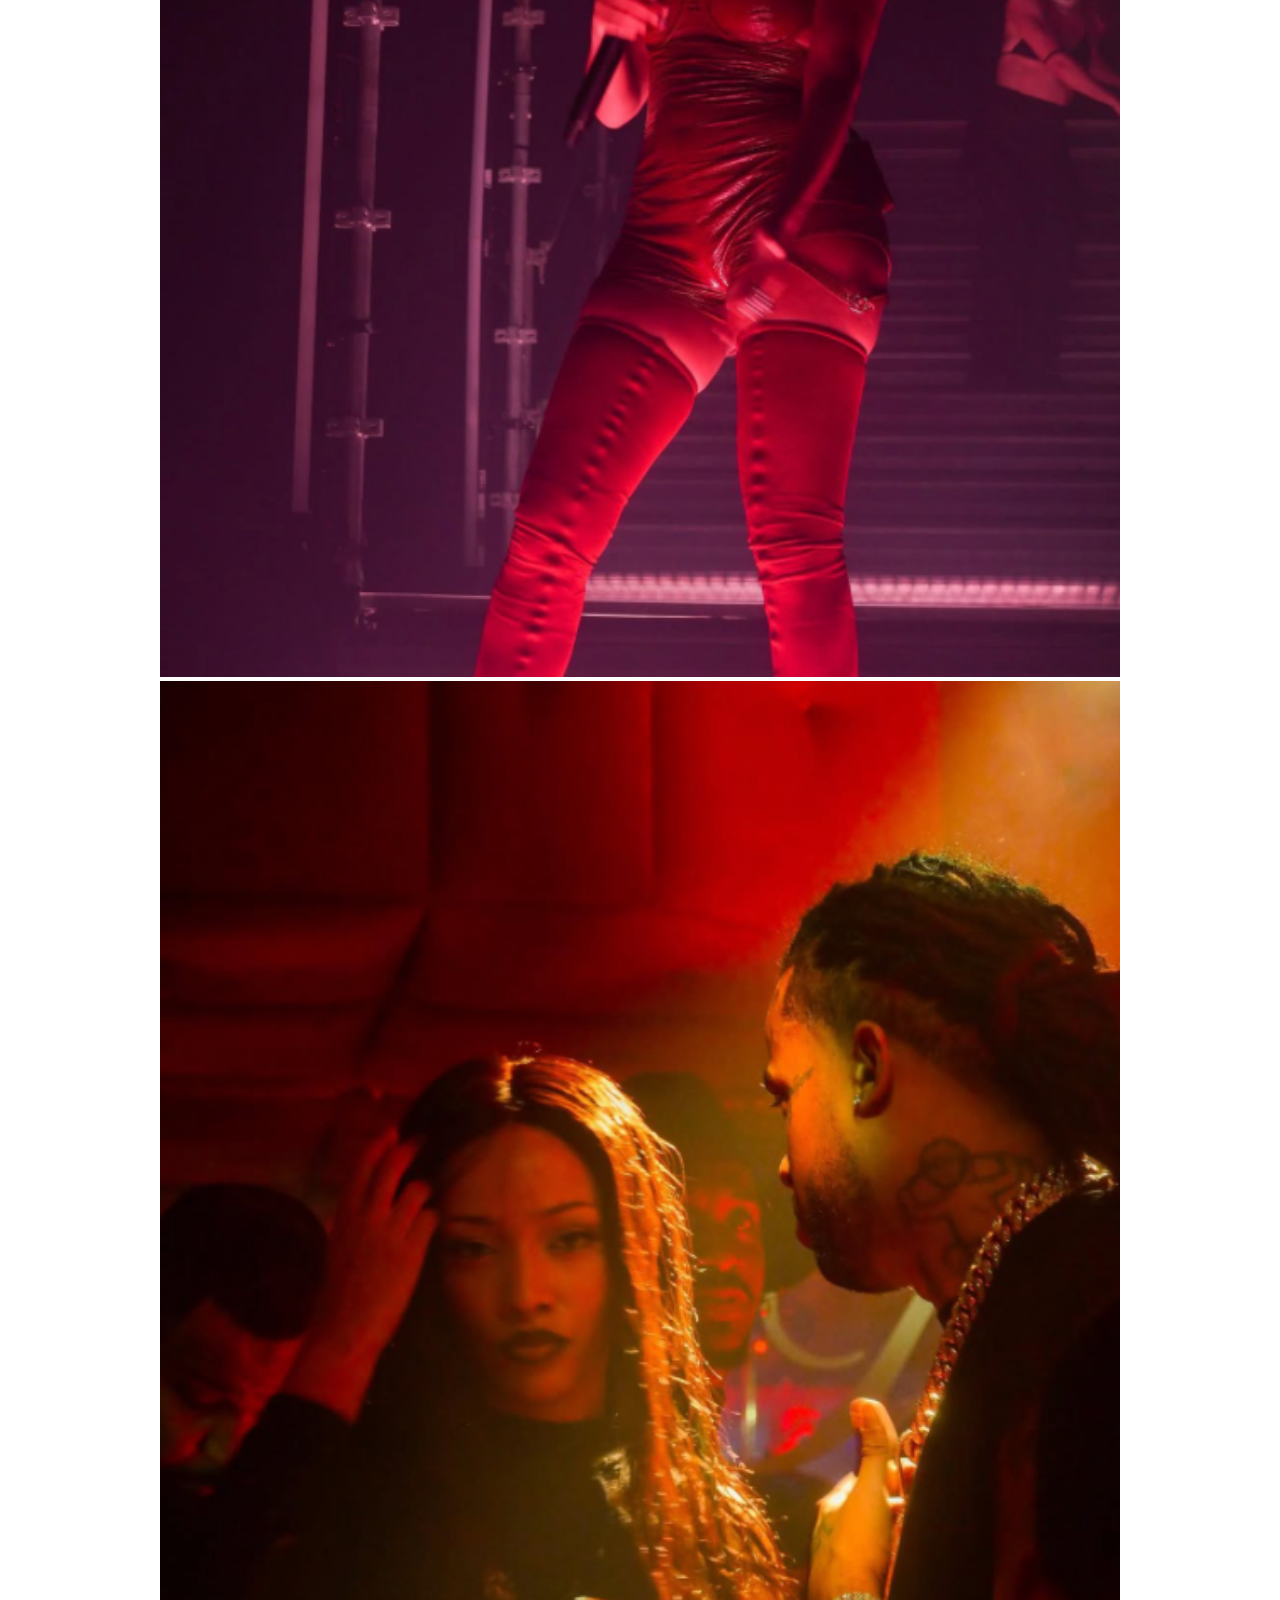
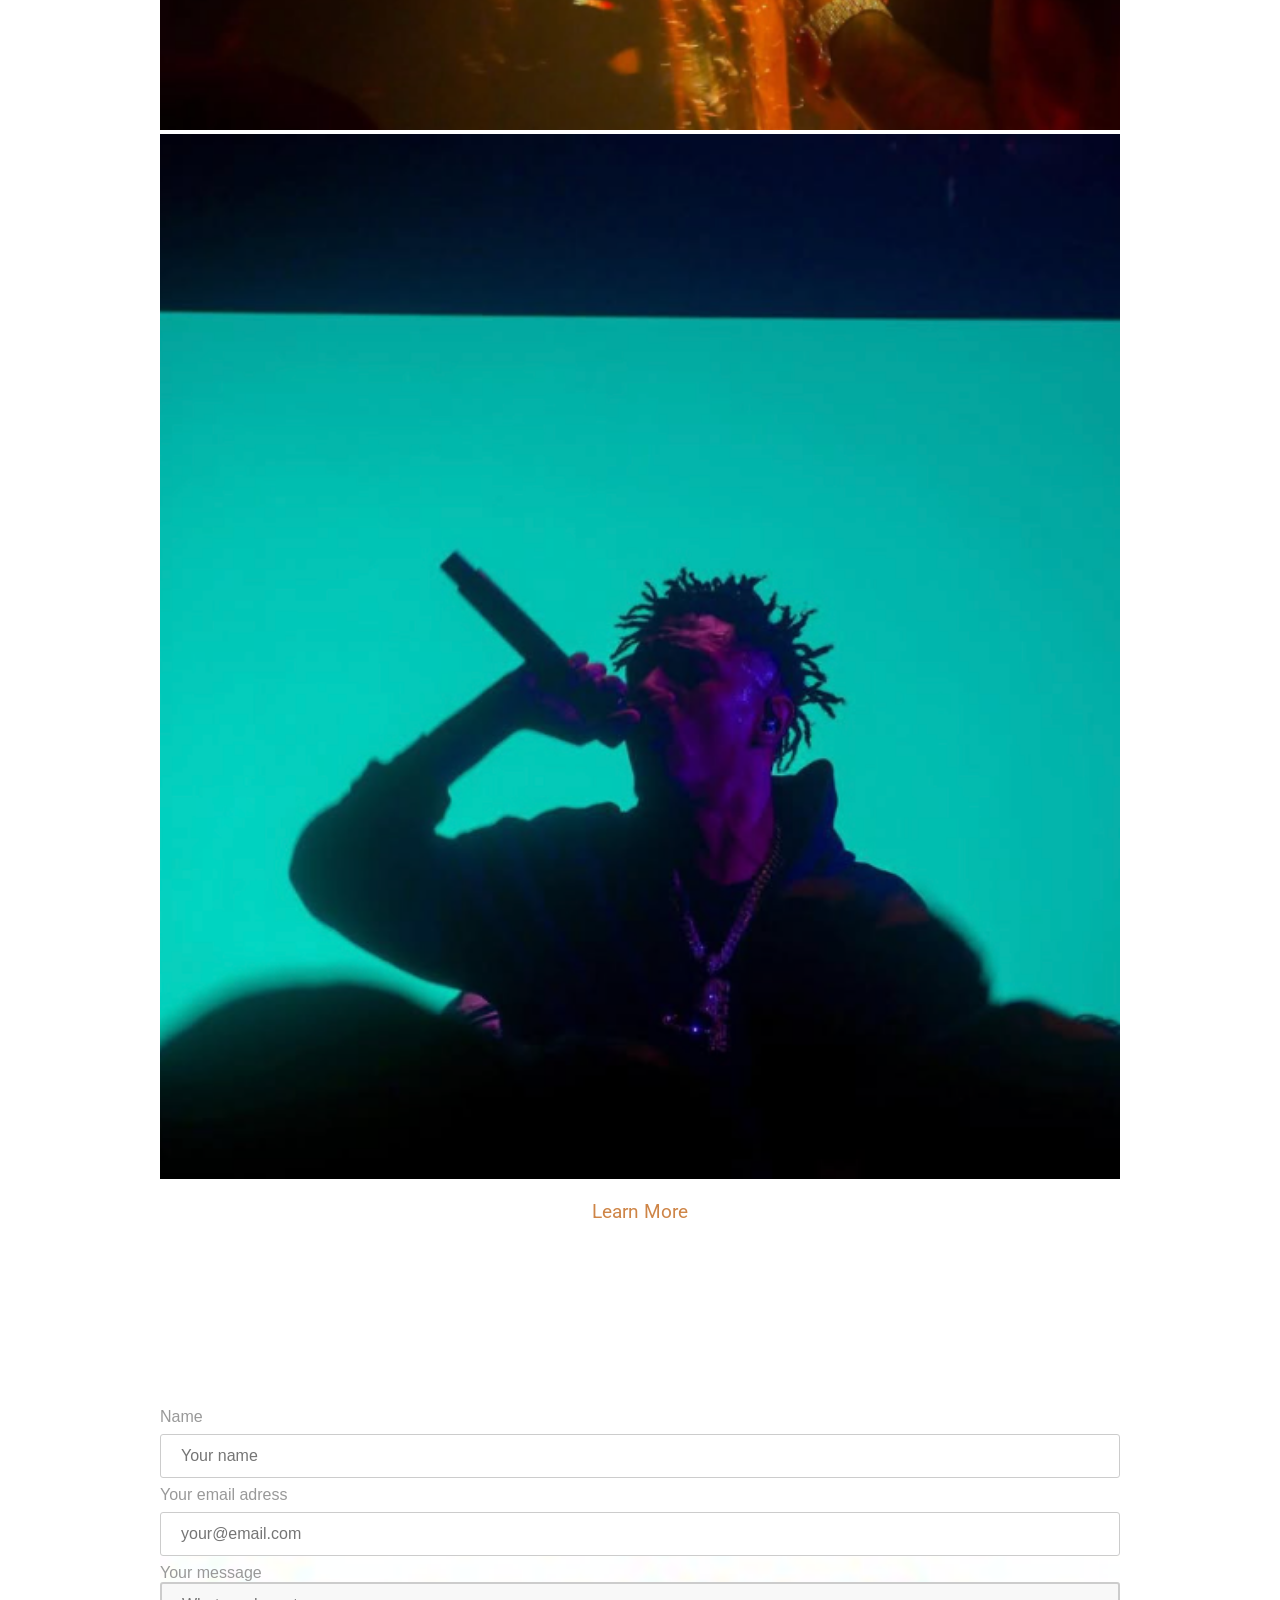
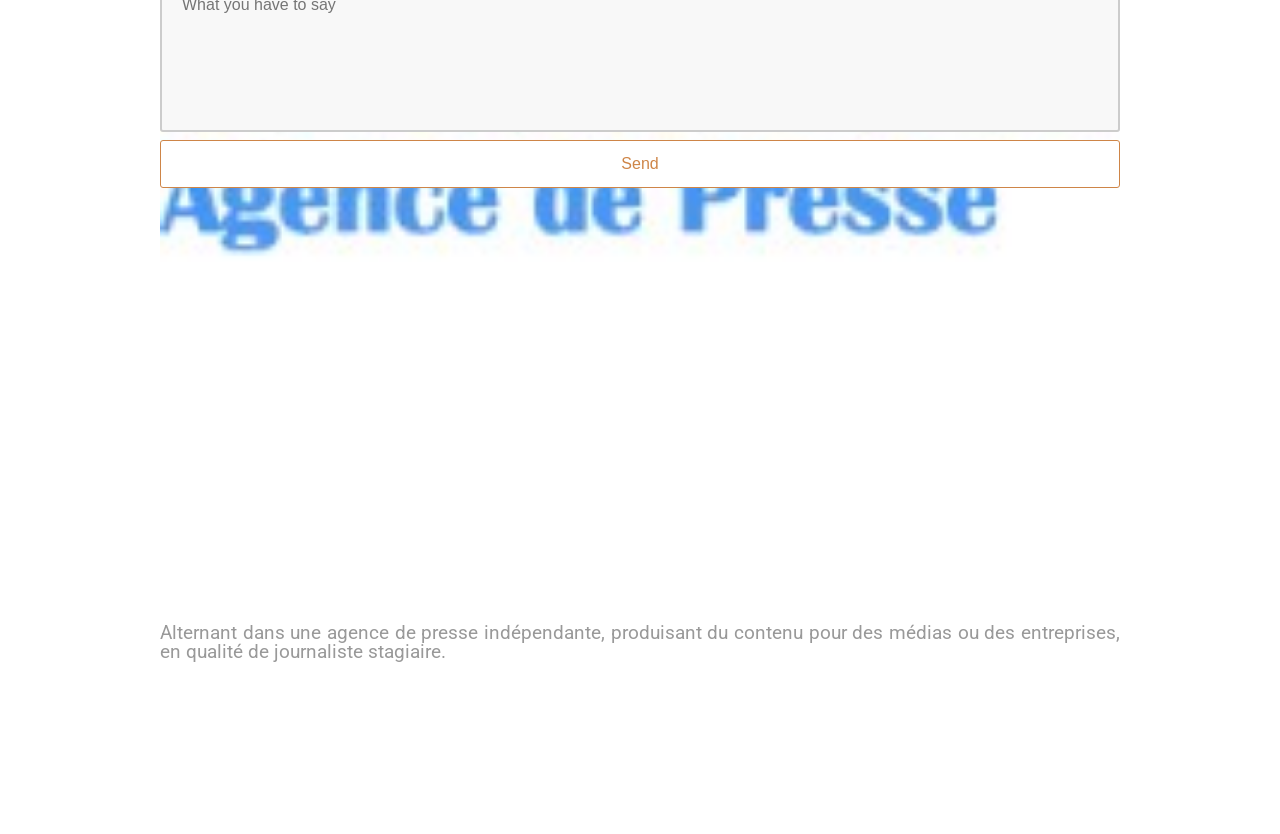
==== commit a77bb6b4: "Batch update" ====
--- a/index.html
+++ b/index.html
@@ -35,13 +35,13 @@
 
 <body class="all-style enable-mobile prevent-resizable prevent-selectable editable-style body-initial silex-runtime silex-published" data-current-page="page-home"><section class="container-element editable-style silex-id-1541607542031-10 section-element prevent-resizable"><div class="editable-style silex-id-1541607542028-9 container-element silex-element-content website-width hero"><div class="editable-style text-element silex-id-1432759240091-29 text-shadow">
             <div class="silex-element-content normal"><h1>Emile LAGARDE</h1><h1>Étudiant en Master 2 Journaliste<br></h1></div>
-        </div><div class="editable-style image-element silex-id-1736777857035-0 page-home paged-element paged-element-visible"><img src="assets/1707152852985.jpeg"></div></div></section><section class="container-element editable-style silex-id-1541607497060-8 section-element prevent-resizable"><div class="editable-style silex-id-1541607497057-7 container-element silex-element-content website-width"><div class="editable-style text-element silex-id-1736778025440-1 page-home paged-element paged-element-visible"><div class="silex-element-content normal"><p></p><p>Ayant toujours souhaité travailler dans le monde médiatique, principalement en lien avec la musique, intégrer l’Institut Français de Presse fut une occasion de poursuivre, en me formant, mon exploration de cet univers qui me plaît tant.</p><p>Intégrer le Master “Médias et mondialisation”, en Information-Communication, fut utile pour acquérir des compétences dans les champs journalistiques et de la communication ou encore pour continuer à développer, de ma propre initiative, mes capacités de rédaction et de montage en tous genres.</p><p>Au cours de cette première année, riche en enseignements, j’ai pu mener de multiples projets, avec une liberté tant au niveau du format que de la thématique traitée. J’ai donc, à diverses reprises, saisi ces opportunités pour traiter des thèmes correspondant à mes centres d’intérêt, via des formats auxquels je souhaitais m’initier ou dont la maîtrise totale me faisait encore défaut.</p><p>J’ai ainsi pu enregistrer plusieurs podcasts, réaliser et monter un reportage, rédiger des articles, faire de la veille informationnelle et autres, tout en plaçant toujours la musique et la culture au centre de mes travaux.</p><br><p></p></div></div><div class="editable-style text-element silex-id-1594642865322-2 style-button-text-box"><div class="silex-element-content normal"><a href="./" class="page-link-active">
-                        </a><p><a href="https://www.assas-universite.fr/fr/formations/offre-de-formation/master-information-communication-parcours-medias-mondialisation" title="Master Médias et mondialisation - Infos">Learn More</a></p></div></div><div class="editable-style text-element silex-id-1432759239878-27">
+        </div><div class="editable-style image-element silex-id-1736777857035-0 page-home paged-element paged-element-visible"><img src="assets/1707152852985.jpeg"></div></div></section><section class="container-element editable-style silex-id-1541607497060-8 section-element prevent-resizable"><div class="editable-style silex-id-1541607497057-7 container-element silex-element-content website-width"><div class="editable-style text-element silex-id-1736778025440-1 page-home paged-element paged-element-visible"><div class="silex-element-content normal"><p></p><p>Ayant toujours souhaité travailler dans le monde médiatique, principalement en lien avec la musique, intégrer l’Institut Français de Presse fut une occasion de poursuivre, en me formant, mon exploration de cet univers qui me plaît tant.</p><p>Intégrer le Master “Médias et mondialisation”, en Information-Communication, fut utile pour acquérir des compétences dans les champs journalistiques et de la communication ou encore pour continuer à développer, de ma propre initiative, mes capacités de rédaction et de montage en tous genres.</p><p>Au cours de cette première année, riche en enseignements, j’ai pu mener de multiples projets, avec une liberté tant au niveau du format que de la thématique traitée. J’ai donc, à diverses reprises, saisi ces opportunités pour traiter des thèmes correspondant à mes centres d’intérêt, via des formats auxquels je souhaitais m’initier ou dont la maîtrise totale me faisait encore défaut.</p><p>J’ai ainsi pu enregistrer plusieurs podcasts, réaliser et monter un reportage, rédiger des articles, faire de la veille informationnelle et autres, tout en plaçant toujours la musique et la culture au centre de mes travaux.</p><br><p></p></div></div><div class="editable-style text-element silex-id-1432759239878-27">
                 <div class="silex-element-content normal">
                     <h2><b>Master à l'Institut Français de Presse</b></h2>
                     
                 </div>
-            </div></div></section>
+            </div><div class="editable-style text-element silex-id-1594642865322-2 style-button-text-box"><div class="silex-element-content normal"><a href="./" class="page-link-active">
+                        </a><p><a href="https://www.assas-universite.fr/fr/formations/offre-de-formation/master-information-communication-parcours-medias-mondialisation" title="Master Médias et mondialisation - Infos">Learn More</a></p></div></div></div></section>
 
     
 
@@ -70,113 +70,23 @@
 
 
 
-<section class="container-element editable-style silex-id-1541607292783-6 section-element prevent-resizable"><div class="editable-style silex-id-1541607292780-5 container-element silex-element-content website-width"><div class="editable-style container-element silex-id-1432759238970-18 pic button">
+<section class="container-element editable-style silex-id-1541607292783-6 section-element prevent-resizable"><div class="editable-style silex-id-1541607292780-5 container-element silex-element-content website-width"><div class="editable-style container-element silex-id-1432759238358-12 pic button">
 
 
-                <a class="editable-style container-element fancybox silex-id-1432759238867-17" href="assets/deck-big.jpeg">
-                </a>
+                
 
-                <div class="editable-style text-element full-width silex-id-1432759238765-16">
-                    <div class="silex-element-content normal">
-                        <p></p>
-                        <h2>Landjaeger achtung
-                        </h2>
-                        <p></p>
-                        <p>Landjaeger pork loin ham culpa, laboris meatloaf proident.&nbsp;
-                        </p>
-                    </div>
+                
+            </div><div class="editable-style text-element silex-id-1432759239070-19">
+                <div class="silex-element-content normal">
+                    <h2><b>RAP FR TENDANCE</b></h2>
                 </div>
-            </div><div class="editable-style container-element silex-id-1432759238664-15 pic button">
-
-
-                <a class="editable-style container-element fancybox silex-id-1432759238561-14" title="Lorem ipsum caption" href="assets/swimingpool-big.jpeg">
-                </a>
-
-                <div class="editable-style text-element full-width silex-id-1432759238460-13">
-                    <div class="silex-element-content normal">
-                        <p></p>
-                        <h2>Landjaeger achtung
-                        </h2>
-                        <p></p>
-                        <p>Landjaeger pork loin ham culpa, laboris meatloaf proident.&nbsp;
-                        </p>
-                    </div>
-                </div>
-
-            </div><div class="editable-style container-element silex-id-1432759238358-12 pic button">
-
-
-                <a class="editable-style container-element silex-id-1432759238256-11 fancybox" title="The caption of this picture" href="assets/see2-big.jpeg">
-                </a>
-
-                <div class="editable-style text-element full-width silex-id-1432759238155-10">
-                    <div class="silex-element-content normal">
-                        <p></p>
-                        <h2>Landjaeger achtung
-                        </h2>
-                        <p></p>
-                        <p>Landjaeger pork loin ham culpa, laboris meatloaf proident.&nbsp;
-                        </p>
-                    </div>
-                </div>
-            </div><div class="editable-style container-element silex-id-1432759238054-9 pic button">
-
-
-                <a class="editable-style container-element fancybox silex-id-1432759237951-8" title="The caption is set in the &quot;title and tooltip&quot; property in Silex" href="assets/sea3-big.jpeg">
-                </a>
-
-                <div class="editable-style text-element full-width silex-id-1432759237849-7">
-                    <div class="silex-element-content normal">
-                        <p></p>
-                        <h2>Landjaeger achtung
-                        </h2>
-                        <p></p>
-                        <p>Landjaeger pork loin ham culpa, laboris meatloaf proident.&nbsp;
-                        </p>
-                    </div>
-                </div>
-            </div><div class="editable-style container-element silex-id-1432759237748-6 pic button">
-
-
-                <a class="editable-style container-element fancybox silex-id-1432759237642-5" href="assets/subsea-big.jpeg">
-                </a>
-
-                <div class="editable-style text-element full-width silex-id-1432759237541-4">
-                    <div class="silex-element-content normal">
-                        <p></p>
-                        <h2>Landjaeger achtung
-                        </h2>
-                        <p></p>
-                        <p>Landjaeger pork loin ham culpa, laboris meatloaf proident.&nbsp;
-                        </p>
-                    </div>
-                </div>
-            </div><div class="editable-style container-element silex-id-1432759237440-3 pic button">
-
-
-                <a class="editable-style container-element fancybox silex-id-1432759237339-2" href="assets/medusa-big.jpeg">
-                </a>
-
-                <div class="editable-style text-element full-width silex-id-1432759237239-1">
-                    <div class="silex-element-content normal">
-                        <p></p>
-                        <h2>Landjaeger achtung
-                        </h2>
-                        <p></p>
-                        <p>Landjaeger pork loin ham culpa, laboris meatloaf proident.&nbsp;
-                        </p>
-                    </div>
-                </div>
-            </div><div class="editable-style text-element silex-id-1594643014559-3 style-button-text-box page-home paged-element paged-element-visible"><div class="silex-element-content normal"><a href="./" class="page-link-active">
-                        </a><p><a href="./" class="page-link-active">More Works<br></a></p></div></div><div class="editable-style text-element silex-id-1432759239070-19">
-                <div class="silex-element-content normal">
-                    <h2><b>Projet professionnel</b></h2>
-                </div>
-            </div></div></section><section class="container-element editable-style silex-id-1541607106753-3 section-element prevent-resizable"><div class="editable-style silex-id-1541607106751-2 container-element silex-element-content website-width"><div class="editable-style text-element silex-id-1432761834390-33 page-home paged-element paged-element-visible">
+            </div><div class="editable-style text-element silex-id-1736778863824-2 page-home paged-element paged-element-visible"><div class="silex-element-content normal"><p></p><p>Rap FR Tendance est un média dédié au Rap Français, présent sur les réseaux sociaux, que j’ai intégré en octobre 2023.</p><p>Actif principalement sur Instagram (49 300 abonnés), mais aussi sur TikTok (14 600 abonnés) ou encore sur Linkedin, Rap FR Tendance est composé d’une équipe de 4 personnes. Le média dispose d’une ligne éditoriale définie, basée autour de styles musicaux et d’artistes spécifiques, qui vise à s’étendre à d’autres thématiques ; cinéma, mode, RnB, musique internationale et plus encore.</p><p>Mon engagement au sein de Rap FR Tendance implique de multiples aspects : création de contenus photo et vidéo, rédaction d’articles ainsi que de “wordings”, veille sur l’actualité, couverture médiatique d’évènements professionnels et musicaux, recherche de nouveaux concepts originaux, interviews d’artistes, montage photo et vidéo, etc.</p><p>Rap FR Tendance est une grande aventure qui me permet de développer mes compétences, de prendre connaissance du milieu professionnel de la musique, de développer ma créativité et surtout de nourrir mes passions et mes rêves.</p><br><p></p></div></div><div class="editable-style text-element silex-id-1736780475263-4 page-home paged-element style-button-text-box paged-element-visible" title=""><div class="silex-element-content normal"><a href="./" class="page-link-active">
+                        </a><p><a href="https://www.instagram.com/rapfrtendance/" title="Rap FR Tendance - Instagram">Learn More</a></p></div></div><div class="editable-style image-element silex-id-1736781330043-7 page-home paged-element paged-element-visible"><img src="assets/Capture%20d%E2%80%99%C3%A9cran%202025-01-13%20%C3%A0%2016.13.12.png"></div><div class="editable-style image-element silex-id-1736781283217-6 page-home paged-element paged-element-visible"><img src="assets/Capture%20d%E2%80%99%C3%A9cran%202025-01-13%20%C3%A0%2016.12.31.png"></div><div class="editable-style image-element silex-id-1736781580166-10 page-home paged-element paged-element-visible"><img src="assets/Capture%20d%E2%80%99%C3%A9cran%202025-01-13%20%C3%A0%2016.13.29.png"></div><div class="editable-style image-element silex-id-1736781428574-9 page-home paged-element paged-element-visible"><img src="assets/Capture%20d%E2%80%99%C3%A9cran%202025-01-13%20%C3%A0%2016.12.46.png"></div><div class="editable-style text-element silex-id-1736781733593-11 page-home paged-element style-button-text-box paged-element-visible" title=""><div class="silex-element-content normal"><a href="./" class="page-link-active">
+                        </a> <p><a href="https://fr.linkedin.com/in/emilelgd" title="Emile Lagarde - LinkedIn">Learn More</a></p></div></div><div class="editable-style text-element silex-id-1432761834390-33 page-home paged-element paged-element-visible">
             <div class="silex-element-content normal">
-                <h2>Get In Touch<br></h2>
+                <h2><b>Alternance</b></h2>
             </div>
-        </div><div class="editable-style silex-id-1541607116447-4 html-element silex-component silex-component-form silex-use-height-not-minheight"><div class="silex-element-content"><form id="id_1736777301001_20" action="https://formspree.io/your@email.com" method="POST">
+        </div></div></section><section class="container-element editable-style silex-id-1541607106753-3 section-element prevent-resizable"><div class="editable-style silex-id-1541607106751-2 container-element silex-element-content website-width"><div class="editable-style image-element silex-id-1736781943236-13 page-home paged-element paged-element-visible"><img src="assets/press_action_logo.jpeg"></div><div class="editable-style text-element silex-id-1736782070130-14 page-home paged-element paged-element-visible"><div class="silex-element-content normal"><p>Alternant dans une agence de presse indépendante, produisant du contenu pour des médias ou des entreprises, en qualité de journaliste stagiaire.&nbsp;</p></div></div><div class="editable-style silex-id-1541607116447-4 html-element silex-component silex-component-form silex-use-height-not-minheight"><div class="silex-element-content"><form id="id_1736777301001_20" action="https://formspree.io/your@email.com" method="POST">
   
   <div>
     <label for="field1">Name</label>
@@ -199,10 +109,4 @@
 </form>
 
 
-</div></div></div></section><footer class="container-element editable-style silex-id-1541607078776-1 section-element prevent-resizable"><div class="editable-style silex-id-1541607078769-0 container-element silex-element-content website-width"><div class="editable-style text-element silex-id-1432759239473-23 text-style-2 centered-text">
-            <div class="silex-element-content normal">
-                <p>Inspired by <a href="//html5up.net/strata">this template</a> from <a href="//html5up.net/">HTML5up</a>
-                
-                <br></p><p>Images by <a href="https://unsplash.com/">unsplash.com</a></p>
-            </div>
-        </div></div></footer></body></html>+</div></div></div></section><footer class="container-element editable-style silex-id-1541607078776-1 section-element prevent-resizable"><div class="editable-style silex-id-1541607078769-0 container-element silex-element-content website-width"></div></footer></body></html>
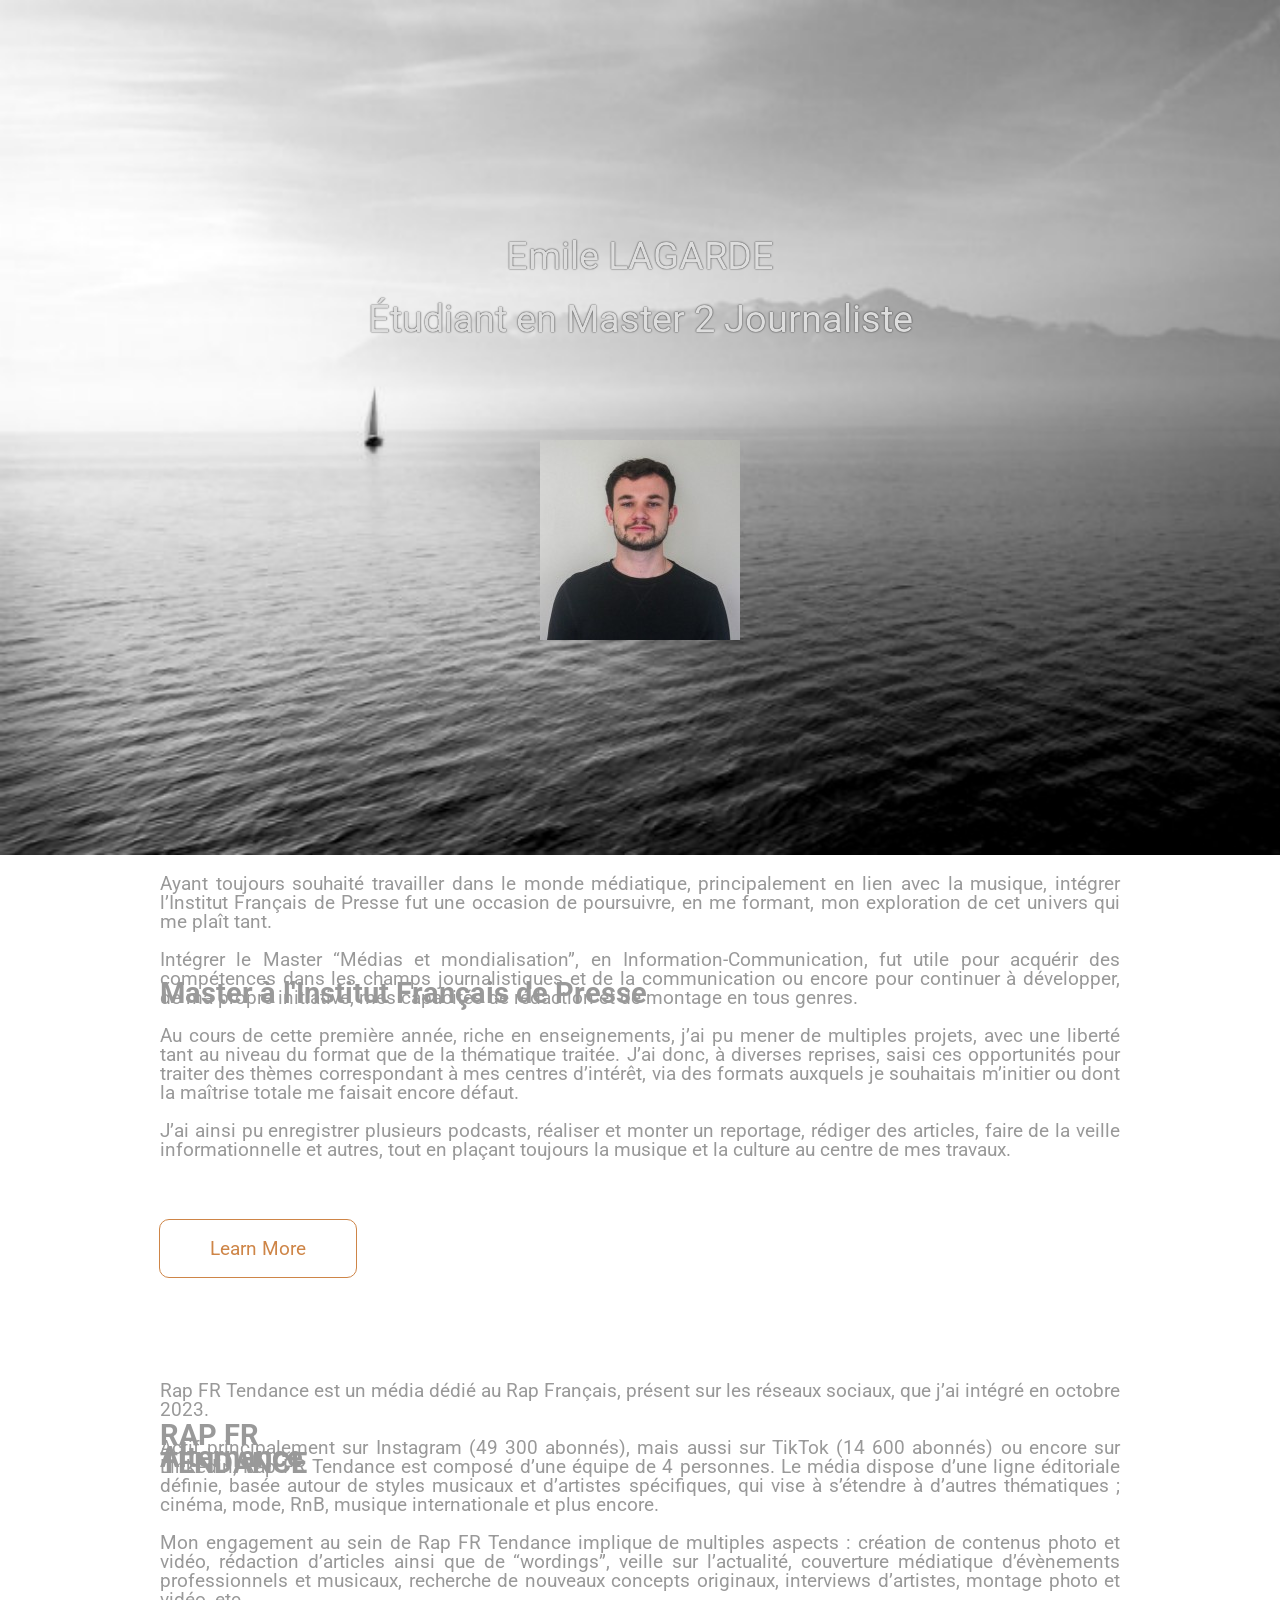
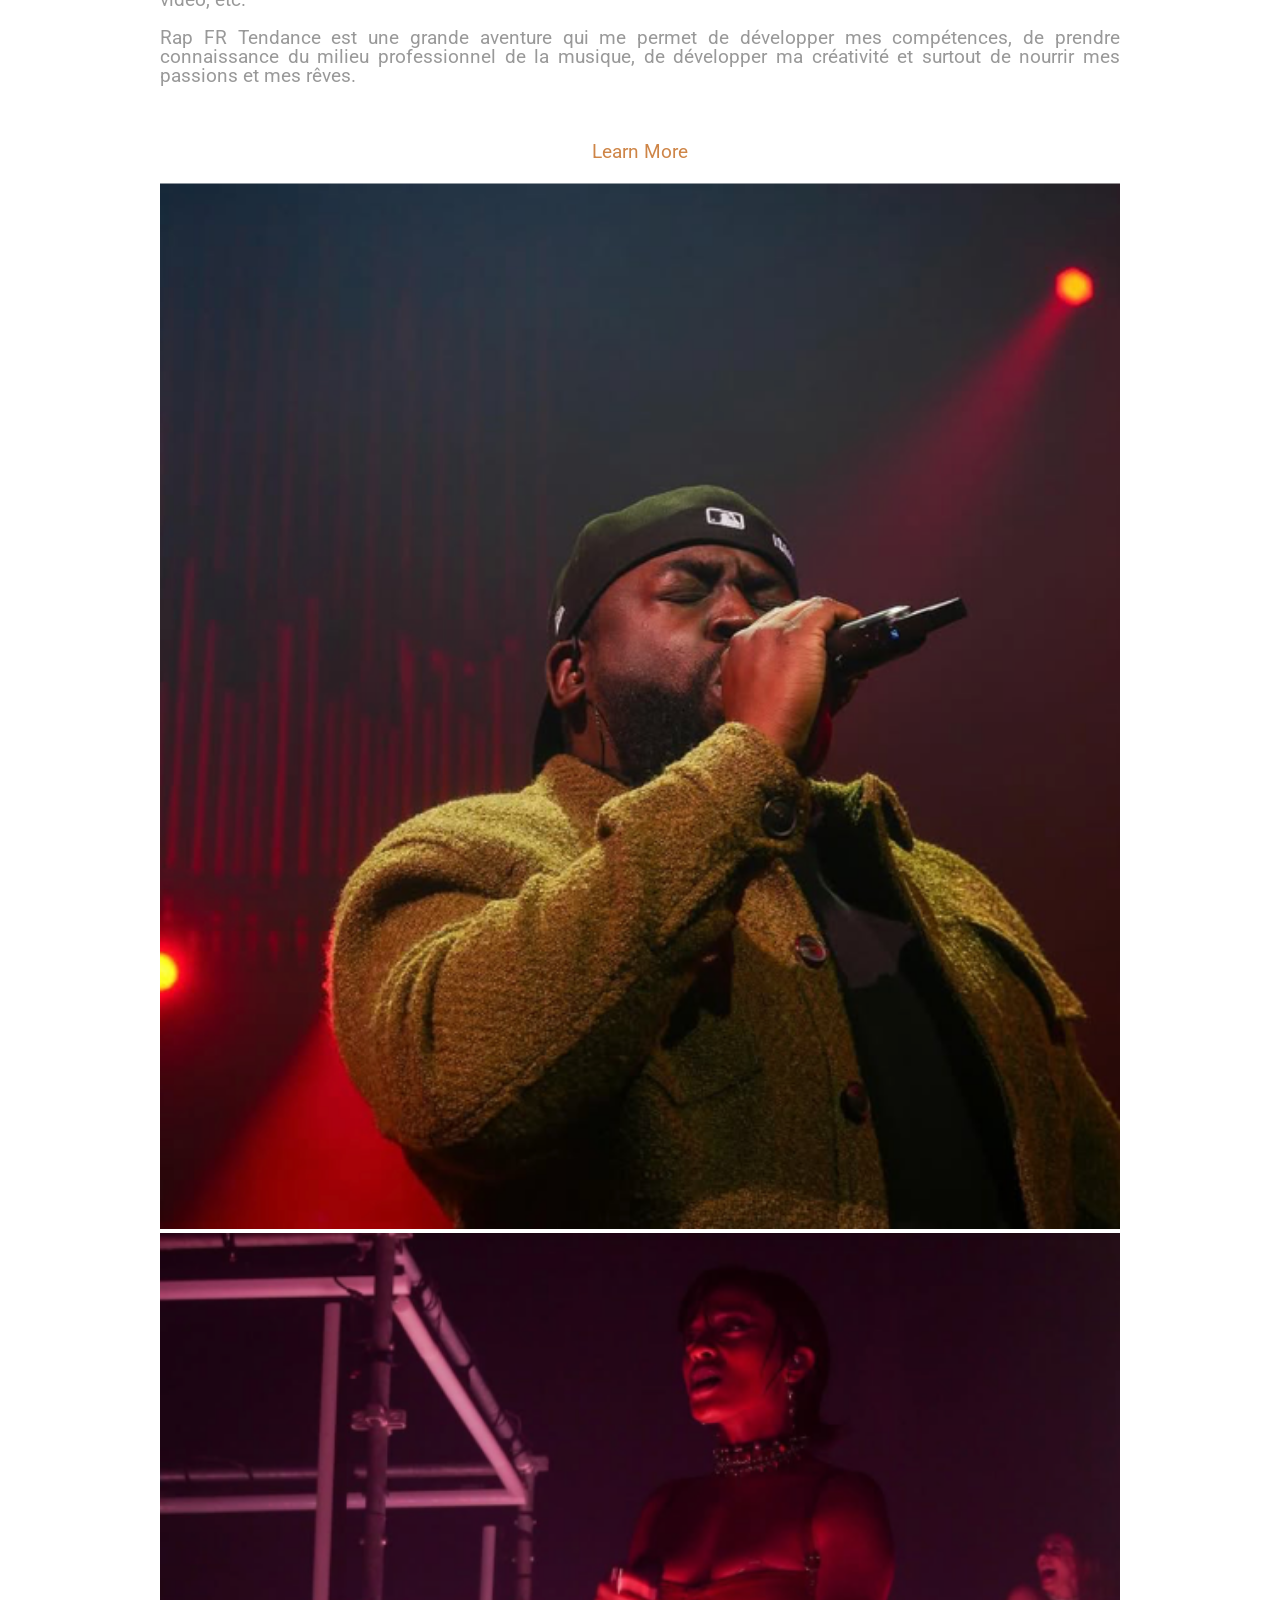
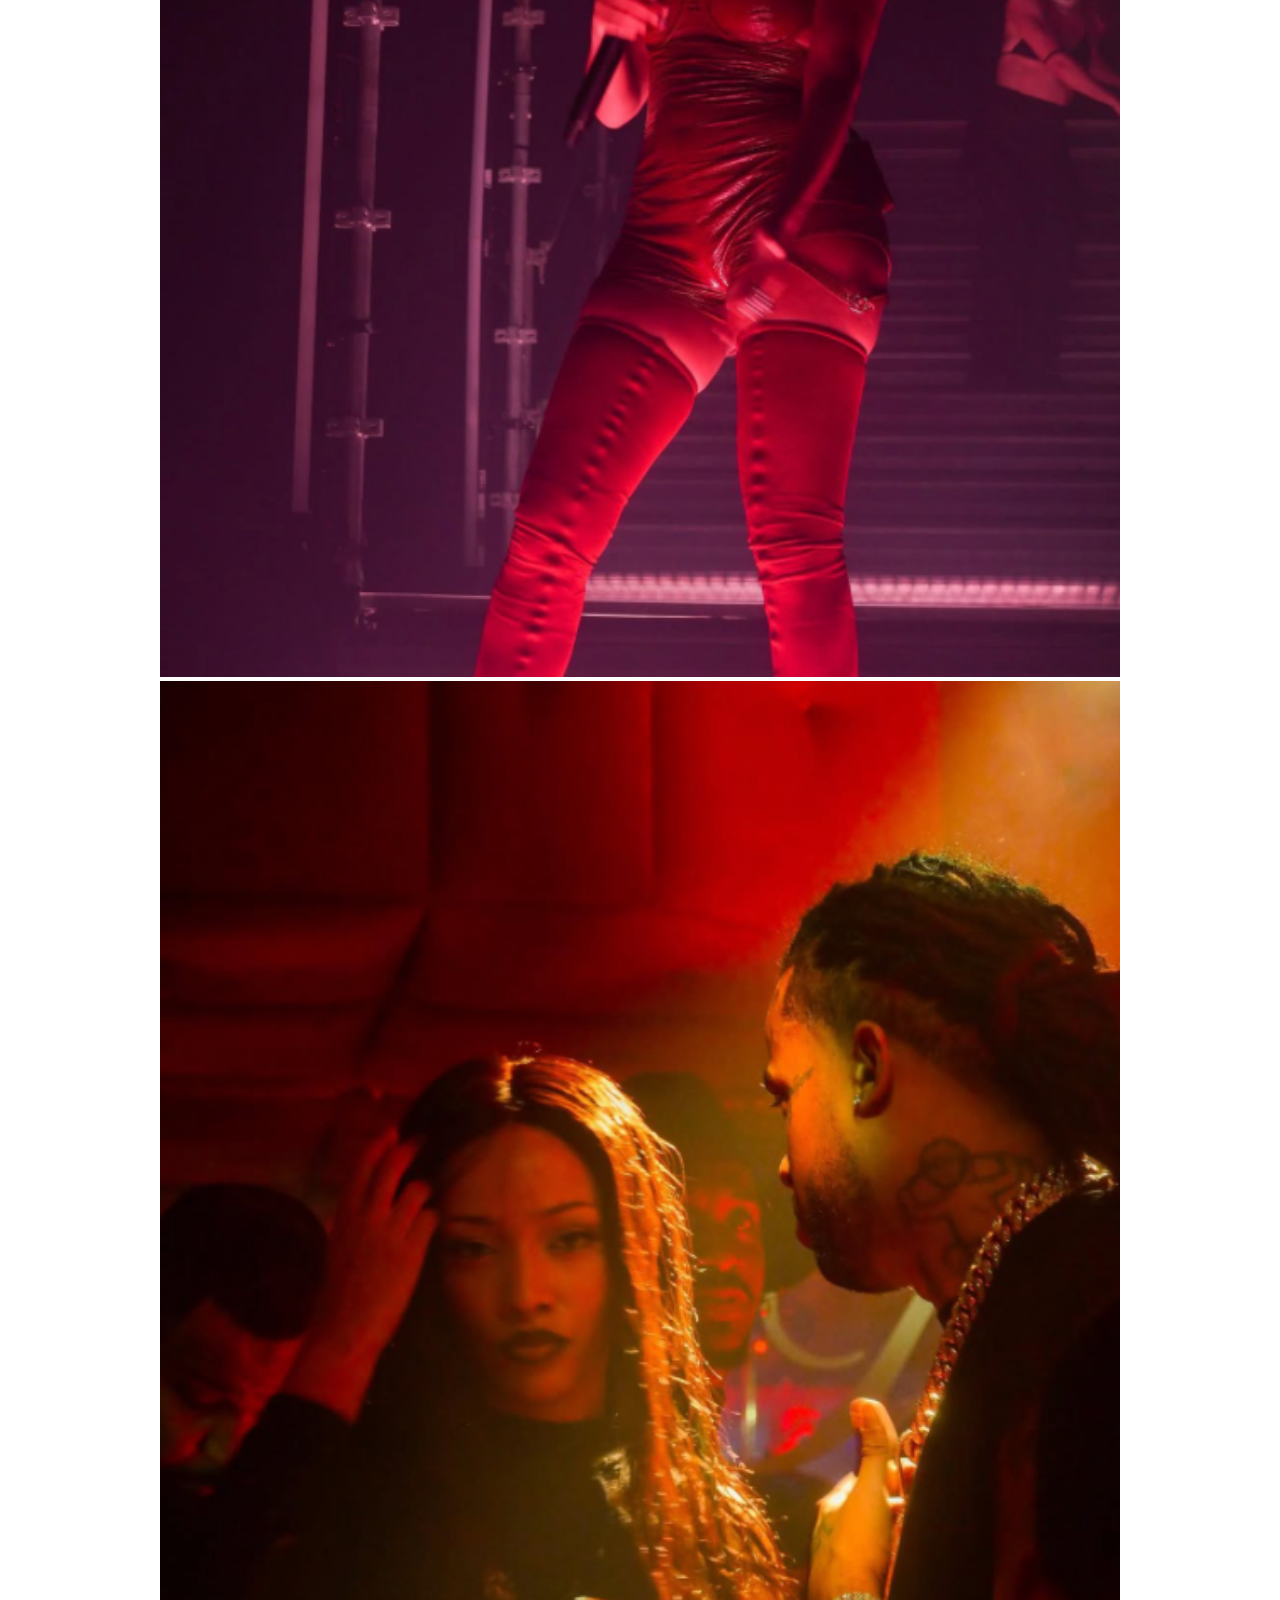
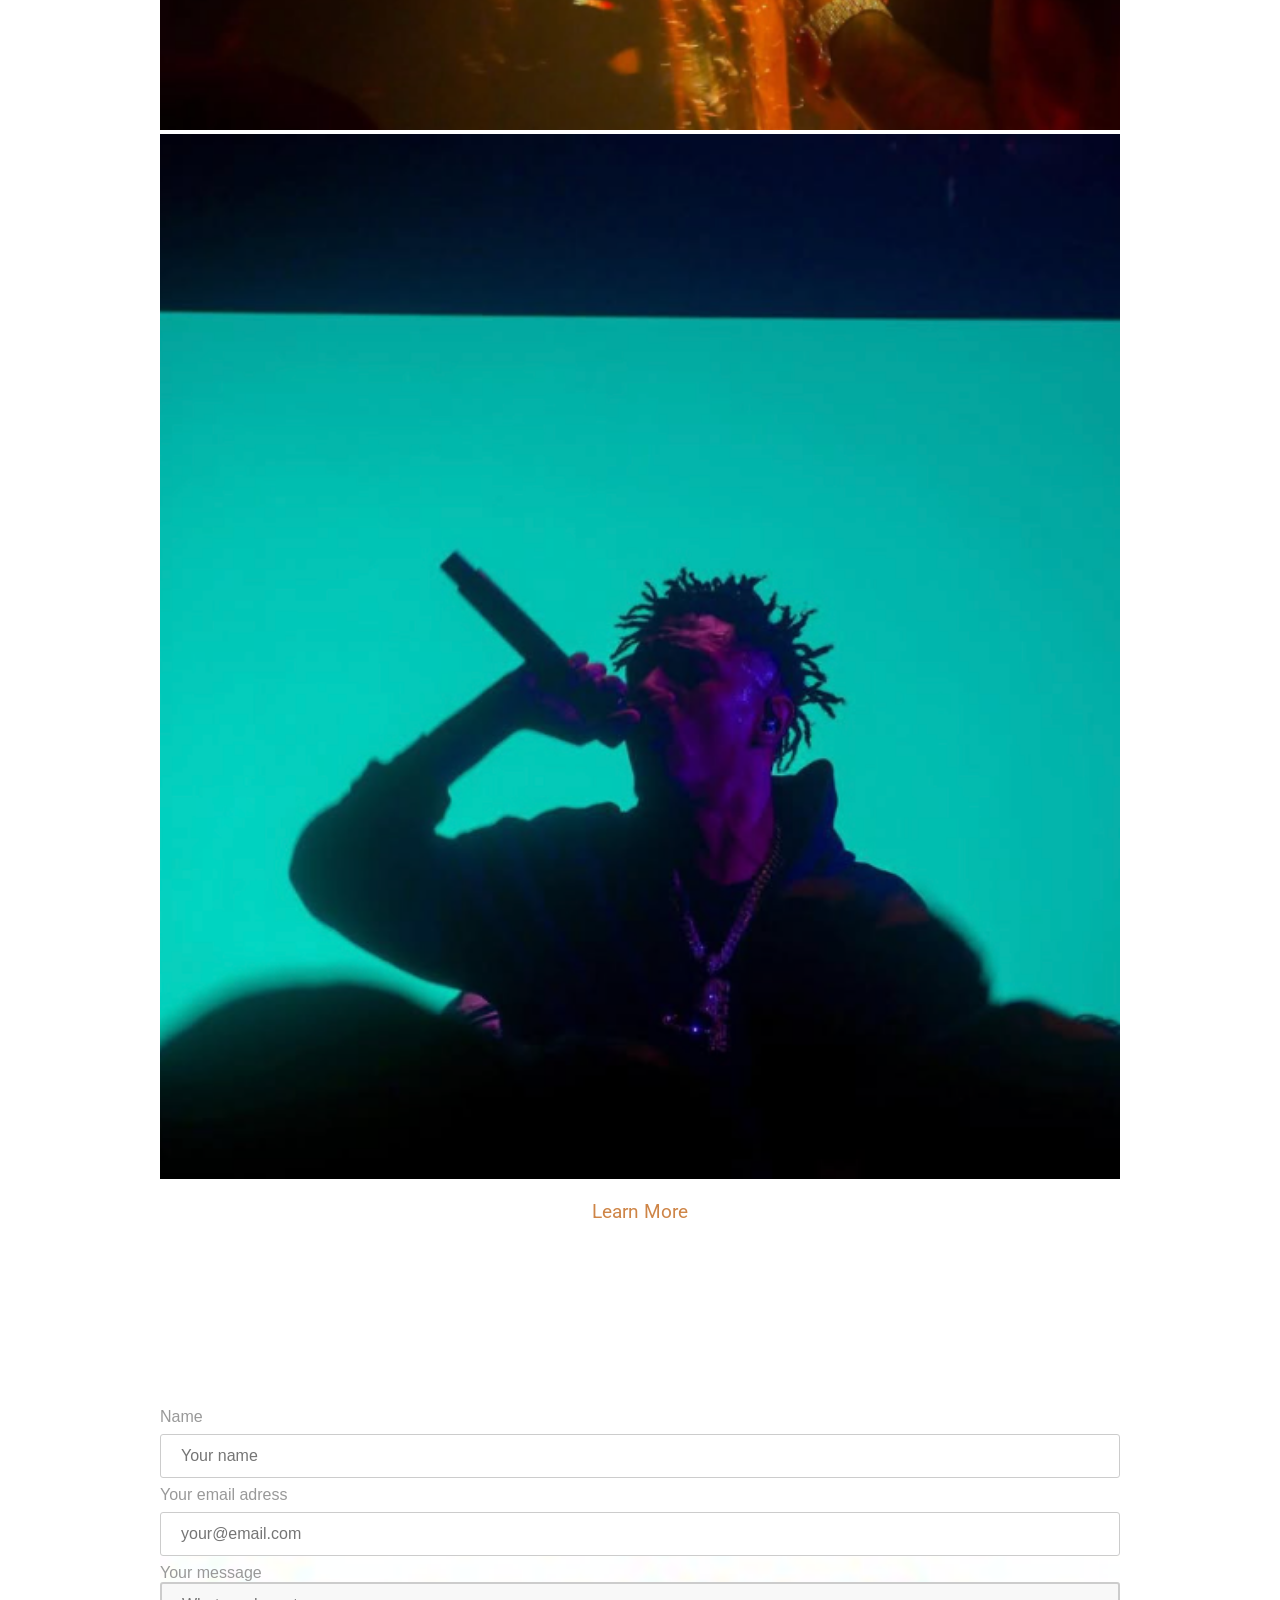
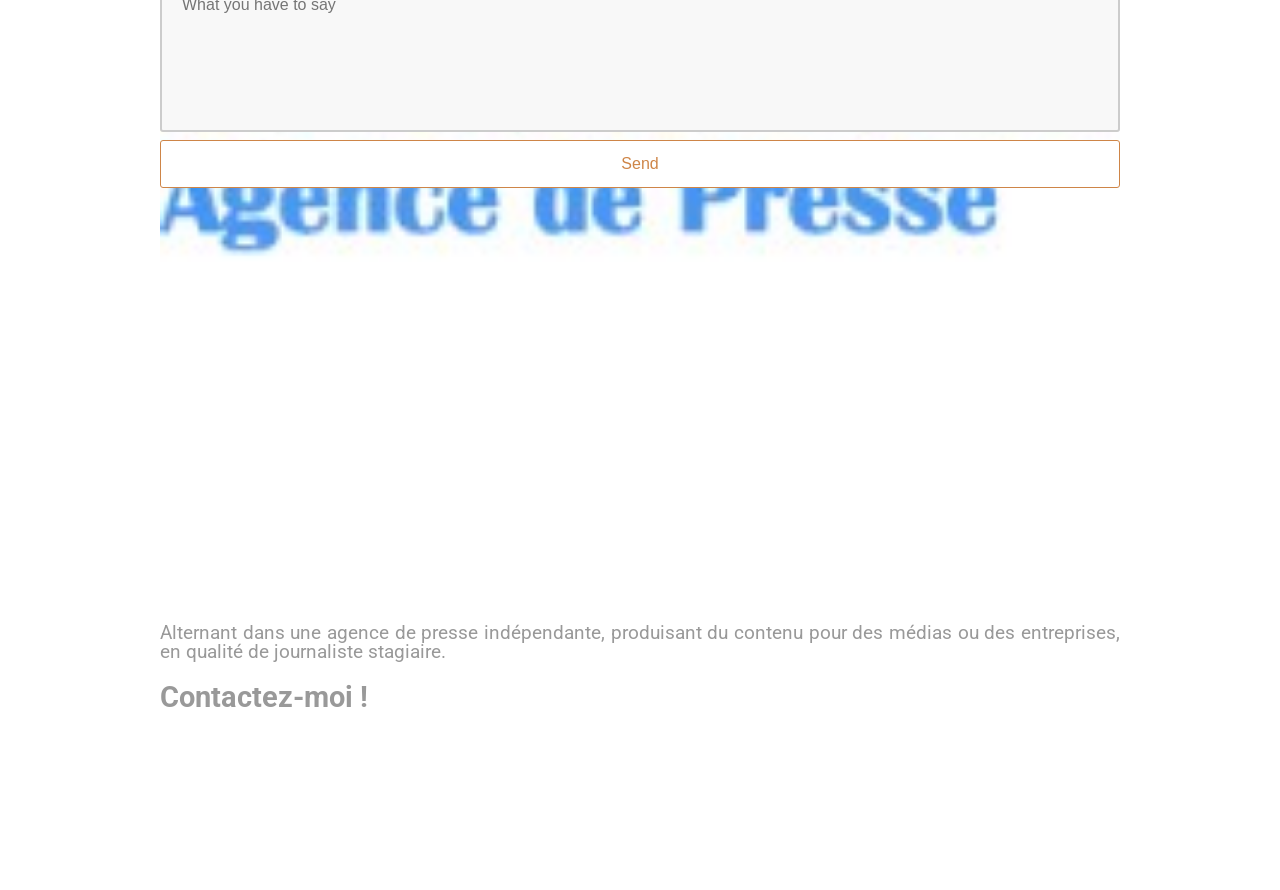
==== commit 4fb9b8e0: "Batch update" ====
--- a/index.html
+++ b/index.html
@@ -86,7 +86,7 @@
             <div class="silex-element-content normal">
                 <h2><b>Alternance</b></h2>
             </div>
-        </div></div></section><section class="container-element editable-style silex-id-1541607106753-3 section-element prevent-resizable"><div class="editable-style silex-id-1541607106751-2 container-element silex-element-content website-width"><div class="editable-style image-element silex-id-1736781943236-13 page-home paged-element paged-element-visible"><img src="assets/press_action_logo.jpeg"></div><div class="editable-style text-element silex-id-1736782070130-14 page-home paged-element paged-element-visible"><div class="silex-element-content normal"><p>Alternant dans une agence de presse indépendante, produisant du contenu pour des médias ou des entreprises, en qualité de journaliste stagiaire.&nbsp;</p></div></div><div class="editable-style silex-id-1541607116447-4 html-element silex-component silex-component-form silex-use-height-not-minheight"><div class="silex-element-content"><form id="id_1736777301001_20" action="https://formspree.io/your@email.com" method="POST">
+        </div></div></section><section class="container-element editable-style silex-id-1541607106753-3 section-element prevent-resizable"><div class="editable-style silex-id-1541607106751-2 container-element silex-element-content website-width"><div class="editable-style silex-id-1541607116447-4 html-element silex-component silex-component-form silex-use-height-not-minheight"><div class="silex-element-content"><form id="id_1736777301001_20" action="https://formspree.io/your@email.com" method="POST">
   
   <div>
     <label for="field1">Name</label>
@@ -109,4 +109,6 @@
 </form>
 
 
-</div></div></div></section><footer class="container-element editable-style silex-id-1541607078776-1 section-element prevent-resizable"><div class="editable-style silex-id-1541607078769-0 container-element silex-element-content website-width"></div></footer></body></html>+</div></div><div class="editable-style image-element silex-id-1736781943236-13 page-home paged-element paged-element-visible"><img src="assets/press_action_logo.jpeg"></div><div class="editable-style text-element silex-id-1736782070130-14 page-home paged-element paged-element-visible"><div class="silex-element-content normal"><p>Alternant dans une agence de presse indépendante, produisant du contenu pour des médias ou des entreprises, en qualité de journaliste stagiaire.&nbsp;</p></div></div><div class="editable-style text-element silex-id-1736782276828-15 page-home paged-element paged-element-visible" title=""><div class="silex-element-content normal">
+                <h2><b>Contactez-moi !</b></h2>
+            </div></div></div></section><footer class="container-element editable-style silex-id-1541607078776-1 section-element prevent-resizable"><div class="editable-style silex-id-1541607078769-0 container-element silex-element-content website-width"></div></footer></body></html>
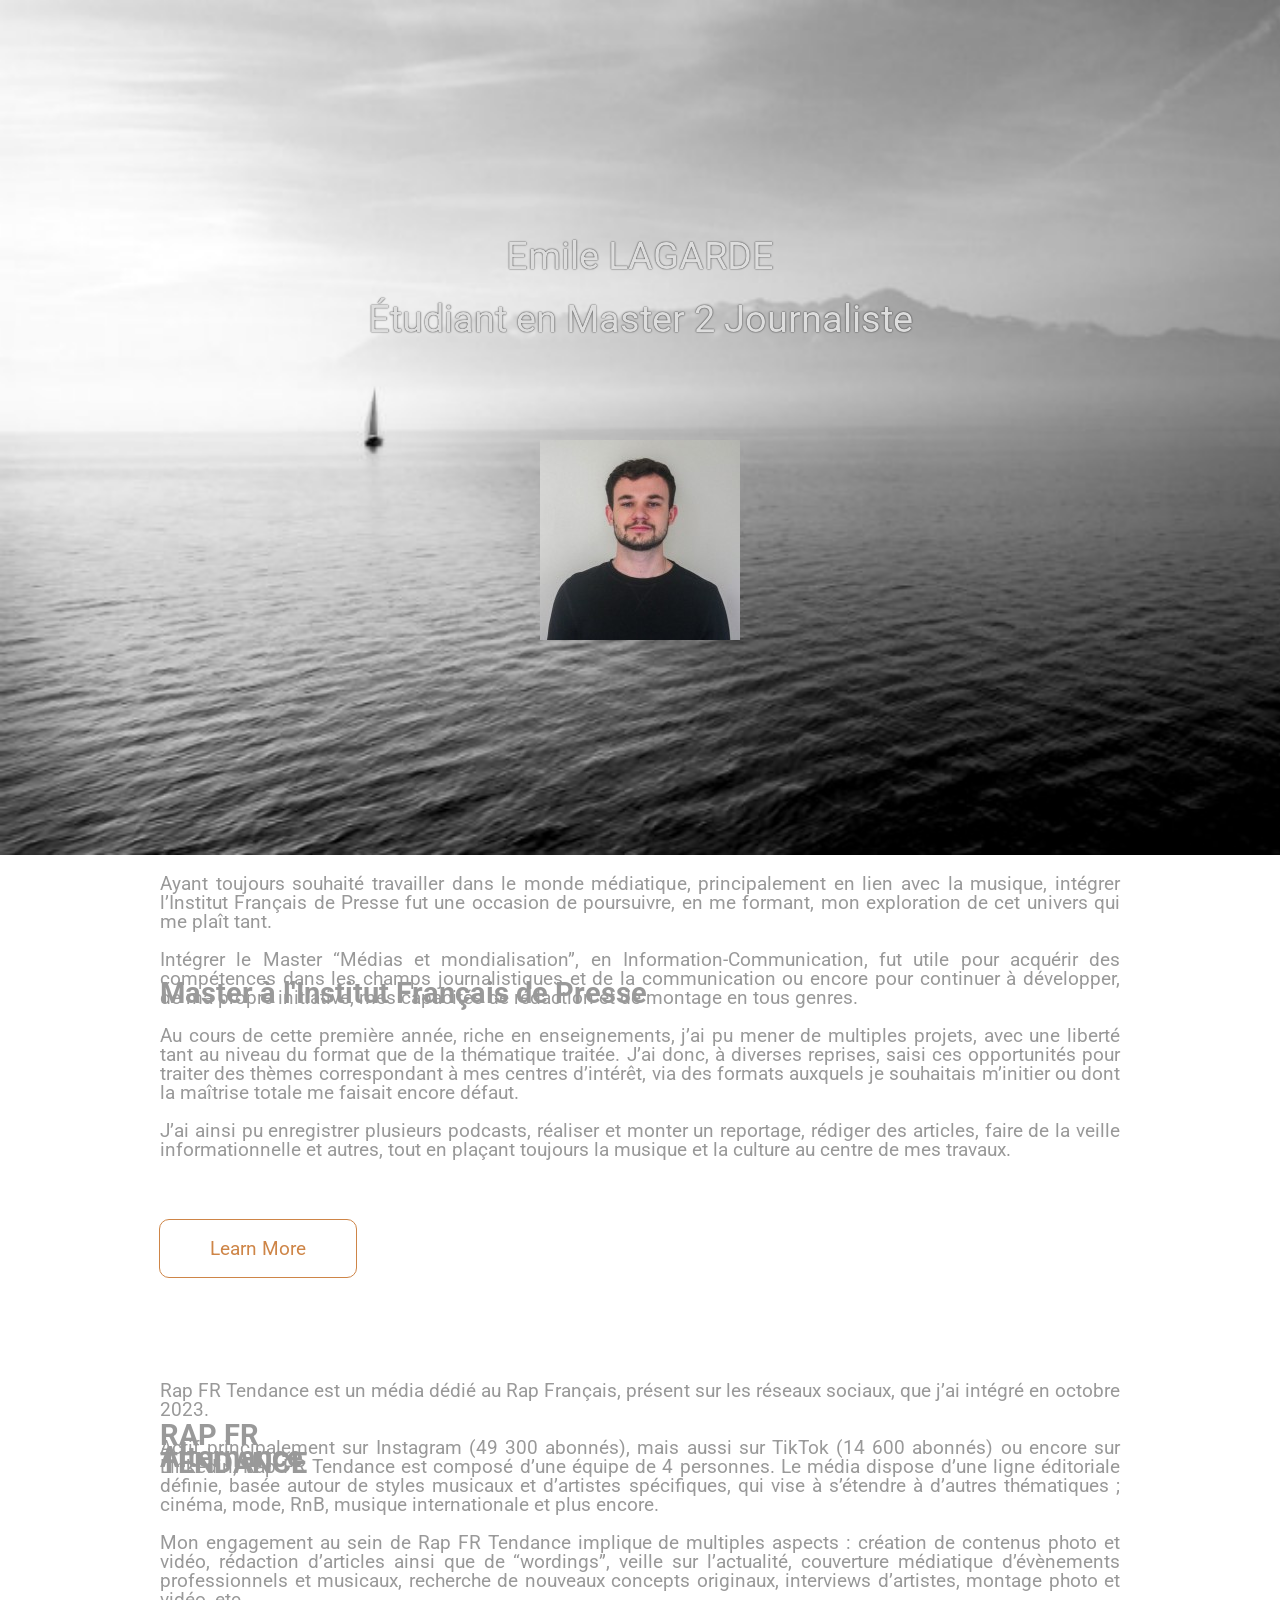
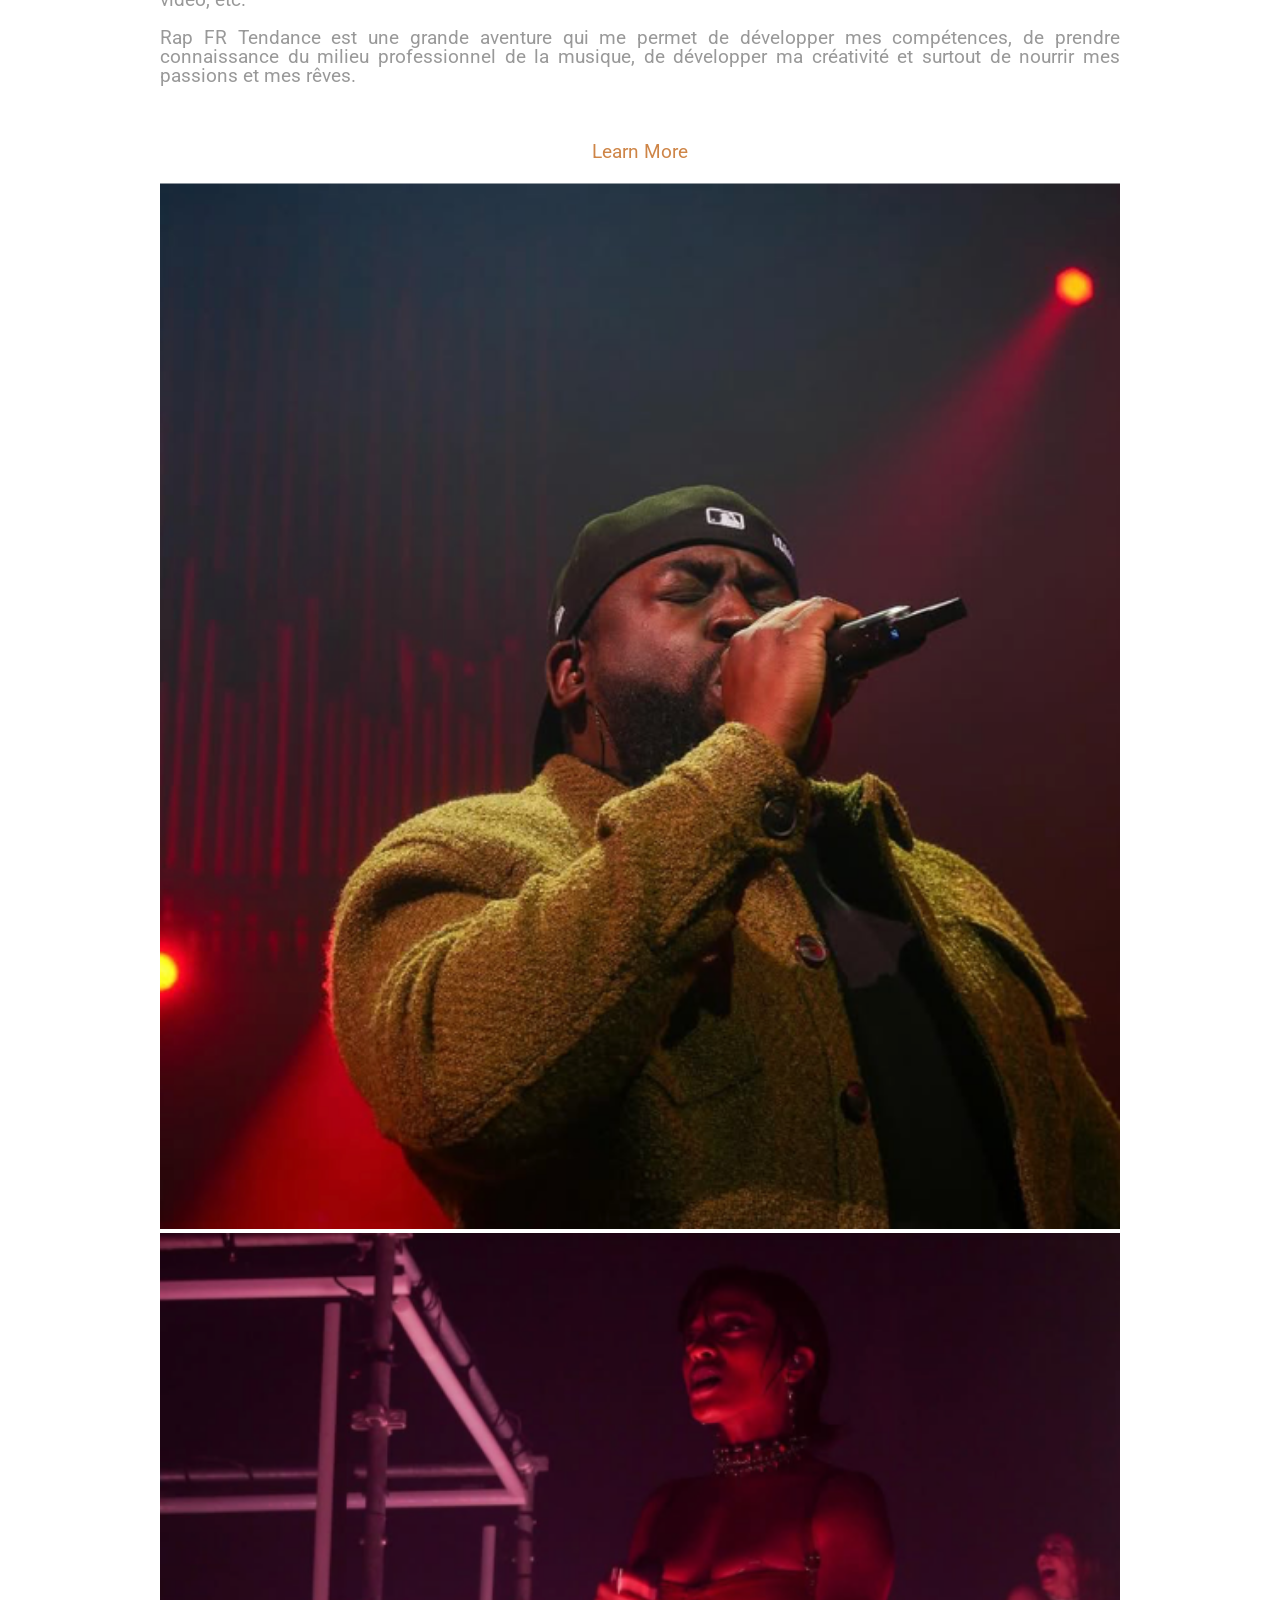
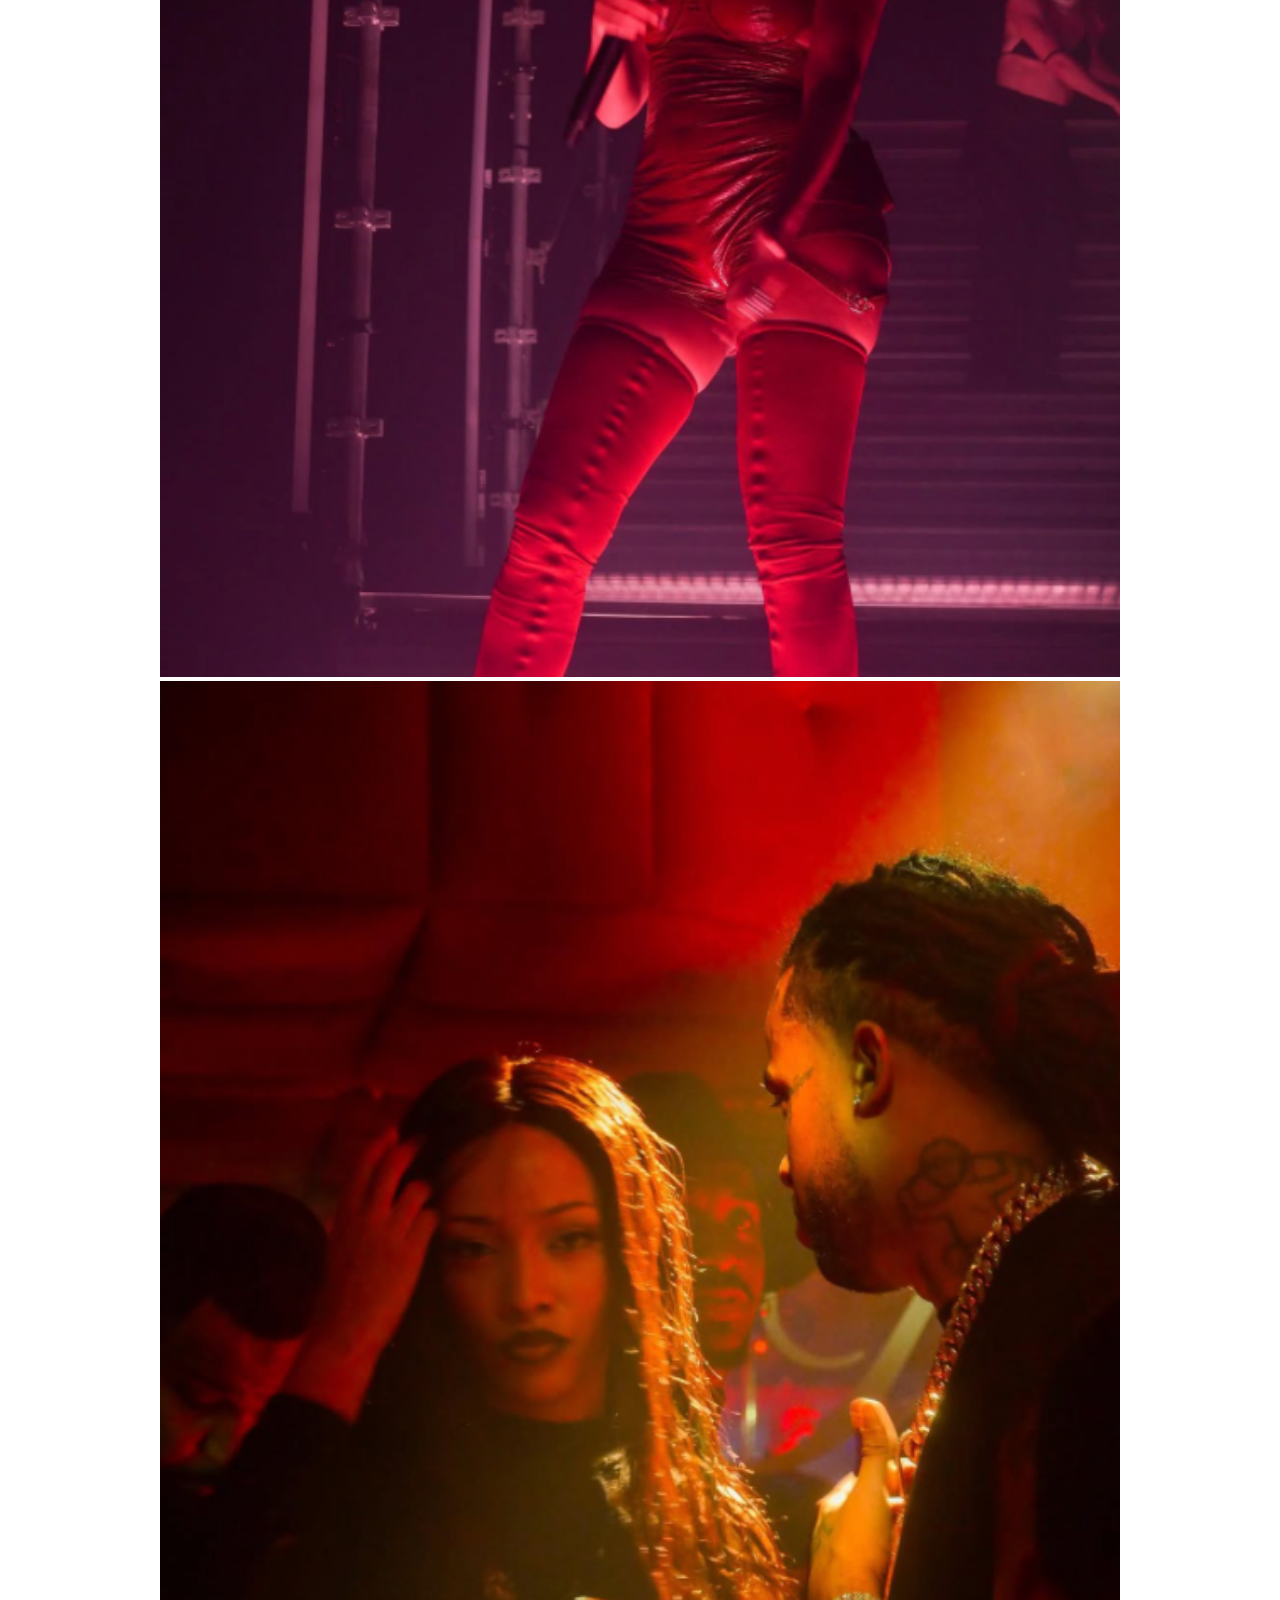
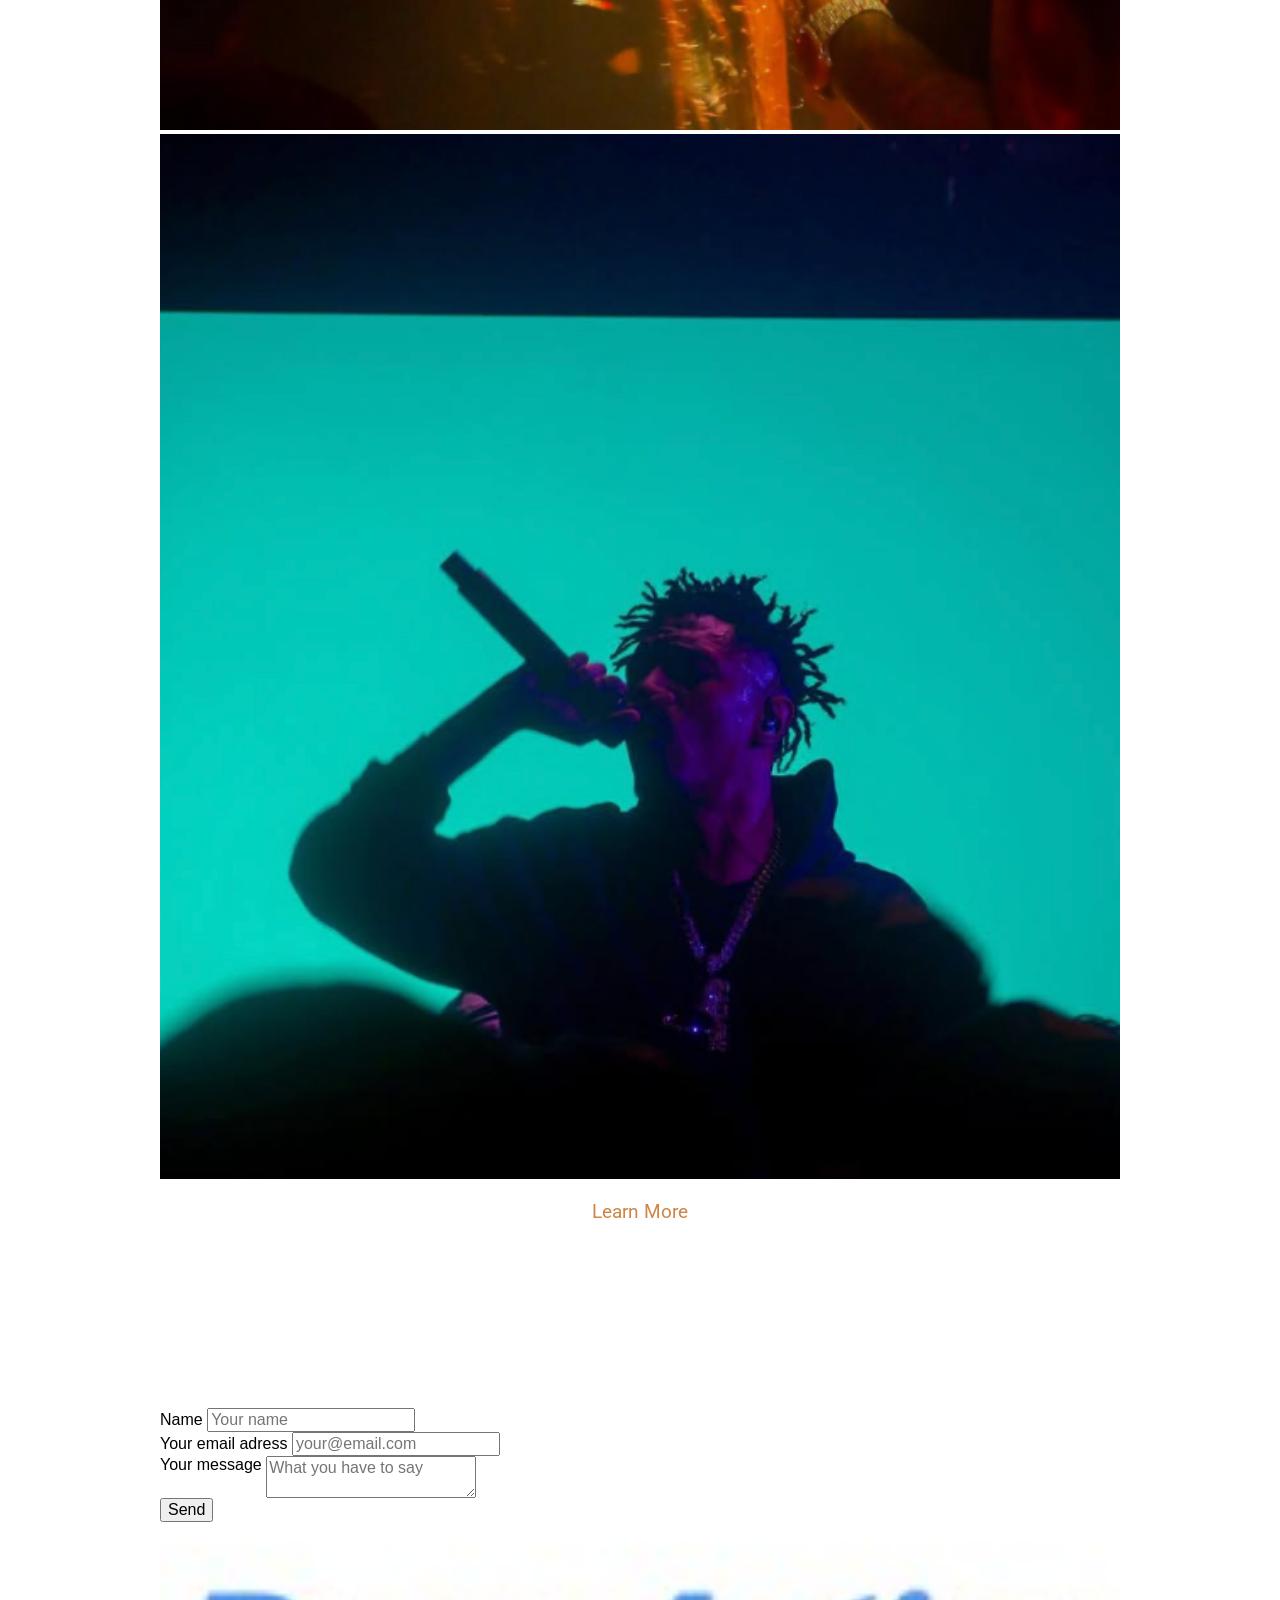
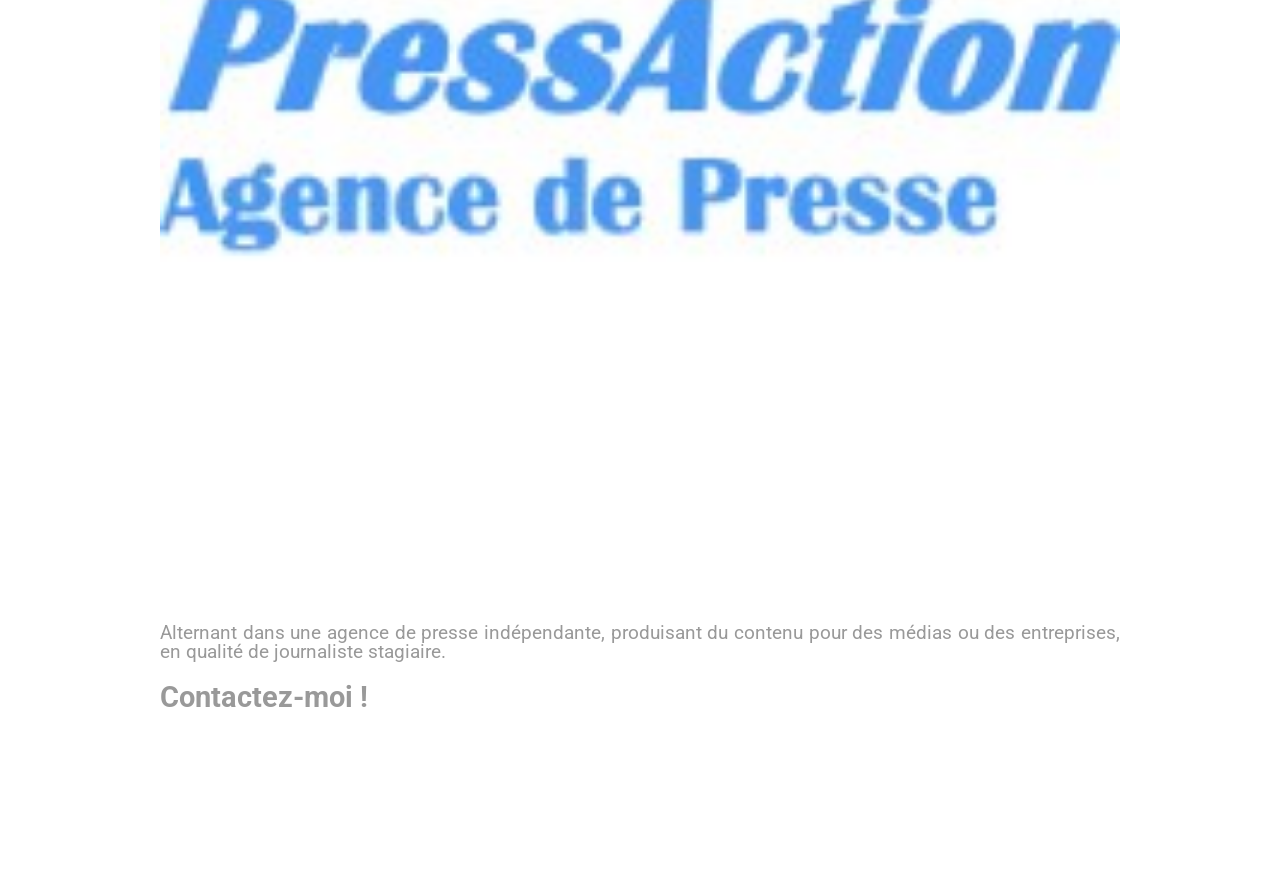
==== commit 964daea4: "Batch update" ====
--- a/index.html
+++ b/index.html
@@ -86,7 +86,7 @@
             <div class="silex-element-content normal">
                 <h2><b>Alternance</b></h2>
             </div>
-        </div></div></section><section class="container-element editable-style silex-id-1541607106753-3 section-element prevent-resizable"><div class="editable-style silex-id-1541607106751-2 container-element silex-element-content website-width"><div class="editable-style silex-id-1541607116447-4 html-element silex-component silex-component-form silex-use-height-not-minheight"><div class="silex-element-content"><form id="id_1736777301001_20" action="https://formspree.io/your@email.com" method="POST">
+        </div></div></section><section class="container-element editable-style silex-id-1541607106753-3 section-element prevent-resizable"><div class="editable-style silex-id-1541607106751-2 container-element silex-element-content website-width"><div class="editable-style silex-id-1541607116447-4 html-element silex-component silex-component-form silex-use-height-not-minheight"><div class="silex-element-content"><form id="id_1736782698244_942" action="https://formspree.io/your@email.com" method="POST">
   
   <div>
     <label for="field1">Name</label>
